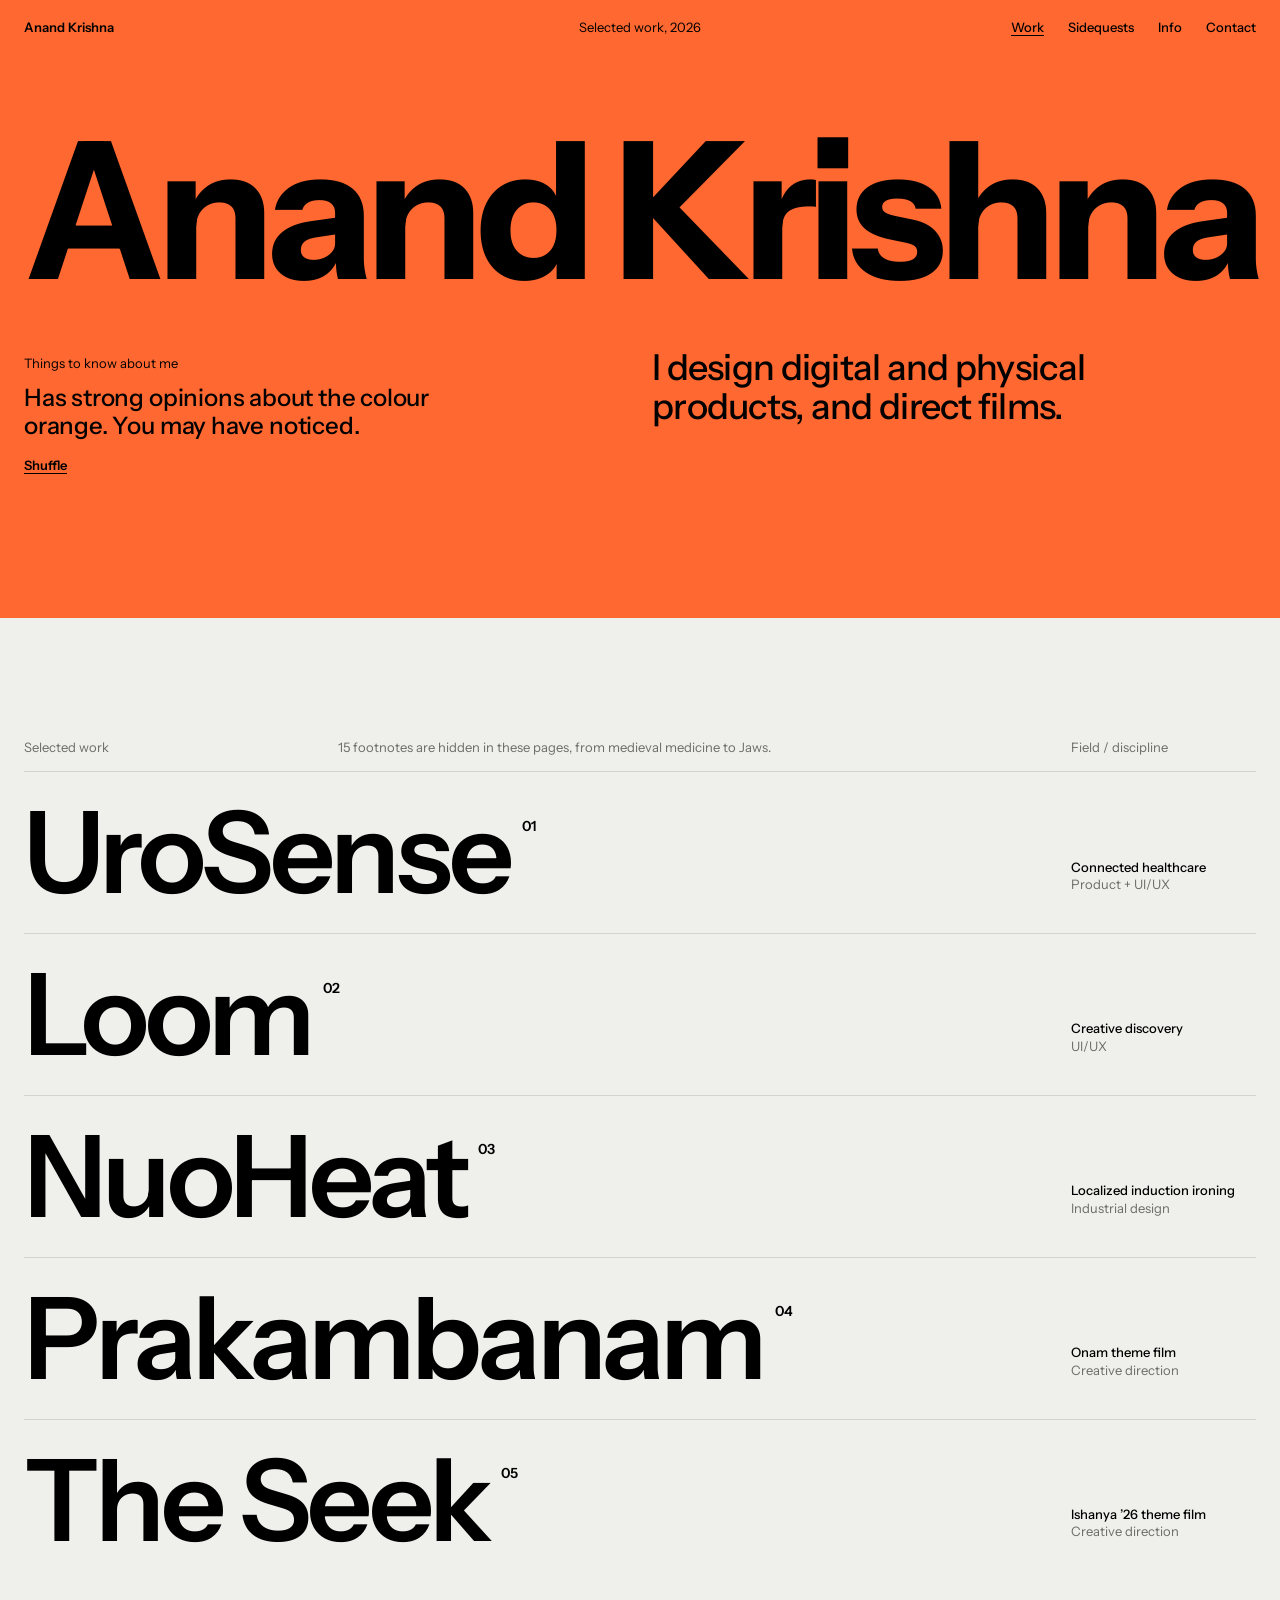
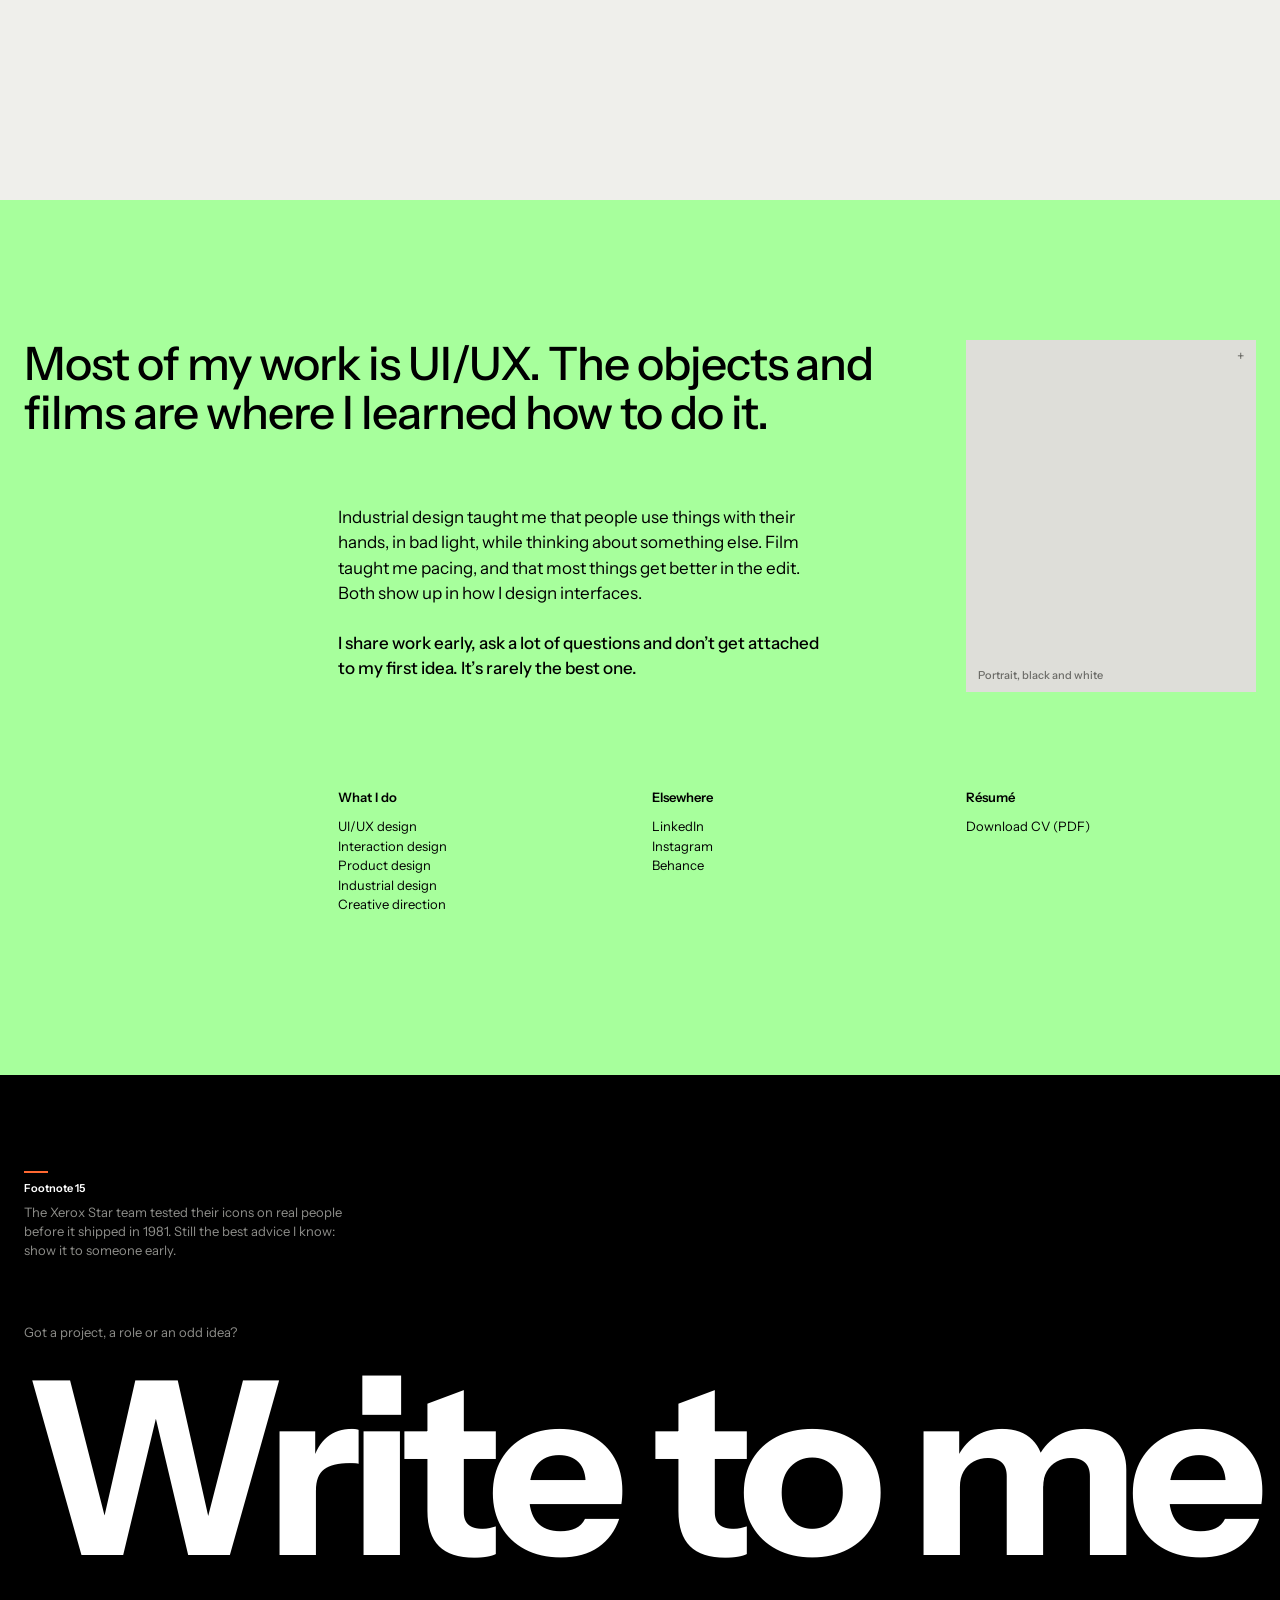
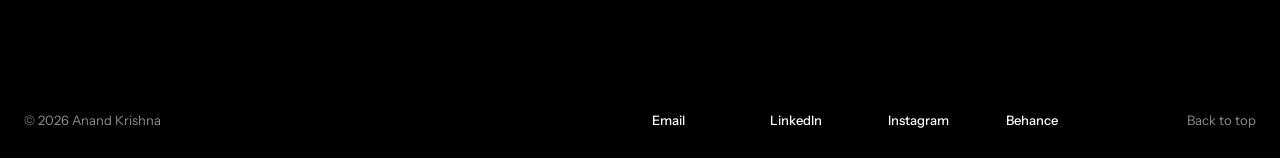
==== index.html @ cbd625f3 "Add files via upload" ====
<!doctype html>
<html lang="en">
<head>
  <meta charset="utf-8">
  <meta name="viewport" content="width=device-width, initial-scale=1">
  <title>Anand Krishna</title>
  <meta name="description" content="Anand Krishna designs digital and physical products, and directs films.">
  <meta name="theme-color" content="#FF6831">
  <link rel="preconnect" href="https://fonts.googleapis.com">
  <link rel="preconnect" href="https://fonts.gstatic.com" crossorigin>
  <link rel="stylesheet" href="https://fonts.googleapis.com/css2?family=Instrument+Sans:wght@400..700&display=swap">
  <link rel="stylesheet" href="assets/css/style.css">
</head>
<body class="t-paper" id="top">
  <a class="skip" href="#work">Skip to work</a>

  <header class="hero t-orange">
    <div data-nav></div>
    <div class="wrap">
      <h1 class="hero__name" data-fit="fill"><span class="l">Anand</span> <span class="l">Krishna</span></h1>
      <div class="hero__row grid">
        <p class="hero__intro">I design digital and physical products, and direct films.</p>
        <div class="facts">
          <p class="facts__label">Things to know about me</p>
          <div class="facts__win"><p class="facts__line" data-fact aria-live="polite"></p></div>
          <button class="facts__btn" type="button" data-shuffle>Shuffle</button>
        </div>
      </div>
    </div>
  </header>

  <main>
    <section class="index wrap" id="work" aria-labelledby="work-h">
      <div class="index__head grid">
        <h2 class="index__h" id="work-h">Selected work</h2>
        <p class="index__hook" data-index-hook></p>
        <p class="index__fd">Field / discipline</p>
      </div>
      <ol class="index__list" data-index></ol>
    </section>

    <section class="about t-green" id="info" aria-label="About">
      <div class="wrap grid">
        <h2 class="about__head">Most of my work is UI/UX. The objects and films are where I learned how to do it.</h2>
        <div class="about__portrait"><div class="ph" role="img" aria-label="Portrait" style="aspect-ratio:330/400"><span class="ph__cap">Portrait, black and white</span><span class="ph__mark" aria-hidden="true">+</span></div></div>
        <div class="about__body">
          <p>Industrial design taught me that people use things with their hands, in bad light, while thinking about something else. Film taught me pacing, and that most things get better in the edit. Both show up in how I design interfaces.</p>
          <p>I share work early, ask a lot of questions and don’t get attached to my first idea. It’s rarely the best one.</p>
        </div>
        <div class="about__col about__col--1"><h3>What I do</h3><p>UI/UX design<br>Interaction design<br>Product design<br>Industrial design<br>Creative direction</p></div>
        <div class="about__col about__col--2"><h3>Elsewhere</h3><p><a href="#">LinkedIn</a><br><a href="#">Instagram</a><br><a href="#">Behance</a></p></div>
        <div class="about__col about__col--3"><h3>Résumé</h3><p><a href="#">Download CV (PDF)</a></p></div>
      </div>
    </section>
  </main>

  <div data-footer></div>

  <script type="module" src="assets/js/home.js"></script>
</body>
</html>
---- assets/css/style.css ----
/* Anand Krishna, portfolio */

@view-transition { navigation: auto; }

:root {
  --ink: #000;
  --paper: #EFEFEB;
  --white: #FFF;
  --accent: #2B2BFF;
  --orange: #FF6831;
  --green: #A7FF9C;
  --pad: 24px;
  --gap: 24px;
  --font: 'Instrument Sans', 'Helvetica Neue', Arial, sans-serif;
  --ease: cubic-bezier(.2, .7, .2, 1);
}

/* Themes set every semantic colour, so nested sections never inherit the wrong one. */
.t-paper, .t-white, .t-orange, .t-green { --fg: #000; --mute: #6B6B67; --line: #D4D4CF; --slot: #DEDED9; --cap: #6B6B67; color: var(--fg); }
.t-paper { --bg: var(--paper); background: var(--bg); }
.t-white { --bg: var(--white); background: var(--bg); }
.t-orange { --bg: var(--orange); --mute: #000; background: var(--bg); }
.t-green { --bg: var(--green); --mute: #000; background: var(--bg); }
.t-ink { --bg: #000; --fg: #FFF; --mute: #8E8E8A; --line: #2A2A2A; --slot: #1A1A1A; --cap: #8E8E8A; background: var(--bg); color: var(--fg); }
.t-accent { --bg: var(--accent); --fg: #FFF; --mute: #EFEFEB; --line: rgba(255,255,255,.45); --slot: #1A1A1A; --cap: #8E8E8A; background: var(--bg); color: var(--fg); }

*, *::before, *::after { box-sizing: border-box; }
html { -webkit-text-size-adjust: 100%; scroll-behavior: smooth; }
@media (prefers-reduced-motion: reduce) { html { scroll-behavior: auto; } }
body { margin: 0; font-family: var(--font); font-size: 17px; line-height: 1.5; -webkit-font-smoothing: antialiased; text-rendering: optimizeLegibility; }
h1, h2, h3, p, figure, dl, dd, ul, ol { margin: 0; padding: 0; }
ul, ol { list-style: none; }
a { color: inherit; text-decoration: none; }
button { font: inherit; color: inherit; background: none; border: 0; padding: 0; cursor: pointer; }
:focus-visible { outline: 2px solid var(--accent); outline-offset: 3px; }
.t-accent :focus-visible { outline-color: #fff; }
.mute { color: var(--mute); }
.skip { position: absolute; left: -9999px; top: 8px; z-index: 100; background: #fff; color: #000; padding: 8px 12px; }
.skip:focus { left: 16px; }

.wrap { padding-inline: var(--pad); }
.grid { display: grid; grid-template-columns: repeat(12, minmax(0, 1fr)); column-gap: var(--gap); }

/* ---------- placeholder ---------- */
.ph { position: relative; width: 100%; background: var(--slot); }
.ph__cap { position: absolute; left: 12px; bottom: 10px; right: 28px; font-size: 11px; font-weight: 500; line-height: 1.3; color: var(--cap); }
.ph__mark { position: absolute; right: 12px; top: 6px; font-size: 14px; color: var(--cap); }

/* ---------- nav ---------- */
.nav { position: relative; display: flex; align-items: center; justify-content: space-between; padding: 20px var(--pad); font-size: 13px; line-height: 1.2; z-index: 5; }
.nav__name { font-weight: 600; }
.nav__ctx { position: absolute; left: 50%; transform: translateX(-50%); color: var(--mute); white-space: nowrap; }
.nav__links { display: flex; gap: 24px; font-weight: 500; }
.nav__links a, .footer__links a, .about__col a { text-underline-offset: 3px; }
.nav__links a:hover, .nav__links a[aria-current="page"], .footer__links a:hover, .about__col a:hover { text-decoration: underline; }
.nav__menu { display: none; font-size: 13px; font-weight: 500; padding: 14px 12px; margin: -14px -12px; }

/* ---------- hero ---------- */
.hero { padding-bottom: 140px; }
.hero__name { display: inline-block; white-space: nowrap; font-size: 180px; font-weight: 700; letter-spacing: -.045em; line-height: .86; margin-top: 72px; }
.hero__name .l { display: inline; }
.hero__row { margin-top: 56px; align-items: start; }
.hero__intro { grid-column: 7 / span 6; grid-row: 1; font-size: clamp(24px, 2.8vw, 40px); font-weight: 500; letter-spacing: -.02em; line-height: 1.08; max-width: 15em; }
.facts { grid-column: 1 / span 5; grid-row: 1; padding-top: 6px; }
.facts__label { font-size: 13px; }
.facts__win { overflow: hidden; margin: 10px 0 12px; min-height: 2.36em; font-size: 24px; }
.facts__line { font-size: 24px; font-weight: 500; letter-spacing: -.008em; line-height: 1.18; max-width: 19em; }
.facts__btn { font-size: 13px; font-weight: 600; text-decoration: underline; text-underline-offset: 3px; padding: 14px 0; margin: -14px 0; }
.facts__btn:disabled { cursor: default; }

/* ---------- index ---------- */
.index { padding-top: 120px; padding-bottom: 220px; }
.index__head { font-size: 13px; color: var(--mute); padding-bottom: 14px; border-bottom: 1px solid var(--line); }
.index__h { font-size: inherit; font-weight: 400; grid-column: 1 / span 3; }
.index__hook { grid-column: 4 / span 6; }
.index__fd { grid-column: 11 / span 2; }
.row { border-bottom: 1px solid var(--line); }
.row:last-child { border-bottom: 0; }
.row a { display: grid; grid-template-columns: repeat(12, minmax(0, 1fr)); column-gap: var(--gap); align-items: end; padding: 28px 0; }
.row__title { grid-column: 1 / span 10; display: flex; align-items: flex-start; gap: 12px; }
.row__t { font-size: clamp(52px, 8.9vw, 160px); font-weight: 600; letter-spacing: -.04em; line-height: .92; }
.row__num { font-size: 14px; font-weight: 600; margin-top: 1.1em; }
.row__meta { grid-column: 11 / span 2; display: flex; flex-direction: column; font-size: 13px; line-height: 1.35; padding-bottom: .9vw; }
.row__field { font-weight: 500; }
.row__disc { color: var(--mute); }
.row__inline { display: none; }
.row__t, .row__num, .row__field, .row__disc { transition: color 100ms ease-out; }
.index__list.is-hovering :is(.row__t, .row__num, .row__field, .row__disc) { transition-duration: 160ms; }
.index__list.is-hovering .row:not(.is-active) :is(.row__t, .row__num, .row__field, .row__disc) { color: var(--line); }
.row.is-active :is(.row__t, .row__num) { color: var(--accent); }
.has-cursor .row a, .has-cursor .sql button { cursor: none; }

/* floating preview + cursor */
.pv { position: fixed; left: 0; top: 0; width: clamp(200px, 23.6vw, 340px); aspect-ratio: 34 / 43; pointer-events: none; z-index: 40; opacity: 0; transition: opacity 160ms ease-out; will-change: transform; }
.pv.is-on { opacity: 1; }
.pv--fixed { left: auto; right: 22%; top: 50%; transform: translateY(-50%); }
.pv__f { position: absolute; inset: 0; background: #1A1A1A; opacity: 0; }
.pv__f.on { opacity: 1; }
.pv__f .ph__cap { color: #8E8E8A; }
.cur { position: fixed; left: 0; top: 0; z-index: 41; pointer-events: none; opacity: 0; transition: opacity 120ms; }
.cur.is-on { opacity: 1; }
.cur__dot { position: absolute; left: -7px; top: -7px; width: 14px; height: 14px; border-radius: 50%; background: var(--accent); }
.cur__label { position: absolute; left: 14px; top: 12px; white-space: nowrap; background: var(--accent); color: #fff; font-size: 12px; font-weight: 500; line-height: 1; padding: 6px 10px; border-radius: 20px; }

/* ---------- about ---------- */
.about { padding: 140px 0 160px; }
.about__head { grid-column: 1 / span 9; grid-row: 1; font-size: clamp(30px, 3.6vw, 52px); font-weight: 500; letter-spacing: -.022em; line-height: 1.06; }
.about__portrait { grid-column: 10 / span 3; grid-row: 1 / span 2; }
.about__body { grid-column: 4 / span 5; grid-row: 2; margin-top: 56px; }
.about__body p + p { margin-top: 24px; font-weight: 500; }
.about__col { grid-row: 3; margin-top: 96px; font-size: 13px; line-height: 1.5; }
.about__col h3 { font-size: 13px; font-weight: 600; margin-bottom: 10px; }
.about__col--1 { grid-column: 4 / span 3; }
.about__col--2 { grid-column: 7 / span 3; }
.about__col--3 { grid-column: 10 / span 3; }

/* ---------- footnotes ---------- */
.fn { font-size: 13px; line-height: 1.45; max-width: 220px; }
.fn__mark { display: block; width: 24px; height: 2px; background: var(--orange); transform: scaleX(0); transform-origin: left; transition: transform 240ms var(--ease); }
.fn.is-seen .fn__mark { transform: scaleX(1); }
.fn__label { display: block; font-size: 11px; font-weight: 600; margin: 8px 0 6px; }
.fn__text { color: var(--mute); }
@media (prefers-reduced-motion: reduce) { .fn__mark { transform: none; transition: none; } }

/* ---------- footer ---------- */
.footer { padding: 96px 0 28px; }
.footer__note .fn { max-width: 330px; }
.footer__q { margin-top: 64px; font-size: 13px; color: var(--mute); min-height: 1.4em; }
.footer__cta { display: block; width: 100%; text-align: left; margin-top: 24px; transition: color 160ms ease-out; }
.footer__cta > span { display: inline-block; white-space: nowrap; font-size: 200px; font-weight: 700; letter-spacing: -.045em; line-height: .84; }
.footer__cta .l { display: inline; }
.footer__cta:hover, .footer__cta:focus-visible { color: var(--orange); }
.footer__bottom { margin-top: 140px; font-size: 13px; align-items: baseline; }
.footer__copy { grid-column: 1 / span 4; color: var(--mute); }
.footer__links { grid-column: 7 / span 5; display: flex; gap: 24px; font-weight: 500; flex-wrap: wrap; }
.footer__links a { min-width: 94px; }
.footer__top { grid-column: 12; color: var(--mute); justify-self: end; }
.footer__top:hover { color: var(--fg); }

/* ---------- case study ---------- */
.ctitle { padding-top: 88px; padding-bottom: 96px; }
.ctitle__h { display: flex; align-items: flex-start; gap: 12px; font-weight: inherit; }
.ctitle__t { display: inline-block; white-space: nowrap; font-size: clamp(64px, 13.8vw, 240px); font-weight: 600; letter-spacing: -.04em; line-height: .92; }
.sup { font-size: 15px; font-weight: 600; margin-top: 1.4vw; }
.ctitle__row { margin-top: 48px; align-items: start; }
.ctitle__sum { grid-column: 1 / span 7; font-size: clamp(20px, 2vw, 28px); font-weight: 500; letter-spacing: -.01em; line-height: 1.18; }
.ctitle__meta { grid-column: 9 / span 4; display: grid; grid-template-columns: 1fr 1fr; gap: 24px var(--gap); font-size: 13px; line-height: 1.4; }
.ctitle__meta dt { color: var(--mute); margin-bottom: 4px; }
.ctitle__meta dd { font-weight: 500; }
.ctitle__play { display: flex; gap: 24px; margin-top: 40px; font-size: 15px; font-weight: 600; }
.ctitle__play .mute { font-weight: 400; }
.ctitle--after { padding-top: 64px; padding-bottom: 200px; }
.ohero { position: relative; }
.ohero .ph { min-height: 70vh; }
.ohero__title { position: absolute; left: 0; right: 0; bottom: 40px; color: #fff; }
.ohero__title h1 { font-weight: inherit; }
.ohero__title .ctitle__t { font-size: 300px; letter-spacing: -.05em; line-height: .8; }
.ohero__title .sup { display: block; margin: 0 0 16px; }

.chero { padding-bottom: 180px; }
.chero--band { padding: 120px 0; margin-bottom: 220px; }
.chapter { padding-bottom: 220px; }
.chapter--band { padding: 140px 0; margin-bottom: 220px; }
.chapter--band + .next, .chapter:last-of-type { margin-bottom: 0; }
.ch-grid { row-gap: 56px; align-items: start; }
.ch-aside { grid-column: 1 / span 3; grid-row: 1; font-size: 13px; line-height: 1.5; }
.ch-n { font-weight: 600; }
.ch-l { font-size: 13px; font-weight: 400; color: var(--mute); }
.ch-aside .fn { margin-top: 40px; }
.blk { grid-row: var(--r); grid-column: var(--c, 1) / span var(--s, 12); }
.blk.sub { grid-column: 1 / -1; display: grid; grid-template-columns: repeat(12, minmax(0, 1fr)); column-gap: var(--gap); align-items: start; }
.st { font-size: clamp(26px, calc(var(--fs) / 1440 * 100vw), calc(var(--fs) * 1px)); font-weight: 500; letter-spacing: -.015em; line-height: 1.12; }
.para { font-size: 17px; line-height: 1.5; max-width: 34em; }
.it { grid-column: var(--c) / span var(--s); margin-top: calc(var(--dy) / 1440 * 100vw); }
figcaption { margin-top: 12px; font-size: 13px; line-height: 1.4; color: var(--mute); white-space: pre-wrap; }
.blk.full { grid-column: 1 / -1; margin-inline: calc(var(--pad) * -1); }
.col { grid-column: var(--c) / span var(--s); }
.col h3 { font-size: 20px; font-weight: 600; letter-spacing: -.005em; line-height: 1.2; }
.col p { margin-top: 10px; font-size: 15px; color: var(--mute); }
.list__row { display: grid; grid-template-columns: repeat(9, minmax(0, 1fr)); column-gap: var(--gap); border-top: 1px solid var(--line); padding: 16px 0 20px; font-size: 15px; line-height: 1.5; }
.list dt { grid-column: 1 / span 3; font-weight: 600; }
.list dd { grid-column: 4 / span 5; color: var(--mute); }
.sw { grid-column: var(--c) / span 2; }
.sw span { display: block; aspect-ratio: 1; }

.next { padding: 120px 0 28px; }
.next__label { font-size: 13px; color: var(--mute); }
.next__row { margin-top: 24px; align-items: start; }
.next__link { grid-column: 1 / span 8; display: flex; align-items: flex-start; gap: 12px; transition: color 160ms ease-out; }
.next__link:hover { color: var(--accent); }
.t-ink .next__link:hover { color: var(--orange); }
.next__t { display: inline-block; white-space: nowrap; font-size: clamp(56px, 10.6vw, 200px); font-weight: 600; letter-spacing: -.04em; line-height: .92; }
.next__img { grid-column: 10 / span 3; }

/* ---------- sidequests ---------- */
.sq-bar { display: flex; justify-content: space-between; align-items: baseline; margin-top: 64px; padding-bottom: 14px; border-bottom: 1px solid var(--line); }
.sq-filters { display: flex; gap: 28px; flex-wrap: wrap; }
.flt, .sq-views button { font-size: 15px; font-weight: 500; color: var(--mute); padding: 10px 0; margin: -10px 0; }
.flt sup { font-size: 11px; font-weight: 600; margin-left: 3px; }
.flt[aria-pressed="true"], .sq-views button[aria-pressed="true"] { color: var(--fg); font-weight: 600; text-decoration: underline; text-underline-offset: 4px; }
.flt:hover, .sq-views button:hover { color: var(--fg); }
.sq-views { display: flex; gap: 20px; }
.ctitle:has(.sq-bar) { padding-bottom: 72px; }
.sq-wrap { padding-bottom: 160px; }
.sq-grid { display: grid; grid-template-columns: repeat(12, minmax(0, 1fr)); column-gap: var(--gap); row-gap: 64px; grid-auto-flow: row dense; align-items: start; }
.sq { grid-column: span var(--s); }
.sq__btn { display: block; width: 100%; text-align: left; }
.sq__meta { display: flex; justify-content: space-between; gap: 12px; margin-top: 12px; font-size: 14px; }
.sq__t { font-weight: 600; transition: color 160ms ease-out; }
.sq__c { font-size: 13px; color: var(--mute); }
.sq__btn .ph { transition: transform 240ms var(--ease); }
.sq__btn:hover .sq__t { color: var(--accent); }
.sq__btn:hover .ph { transform: translateY(-4px); }
.sql__head, .sql button { display: grid; grid-template-columns: 6fr 3fr 3fr; column-gap: var(--gap); width: 100%; text-align: left; align-items: baseline; }
.sql__head { font-size: 13px; color: var(--mute); padding-bottom: 12px; }
.sql button { border-top: 1px solid var(--line); padding: 14px 0; font-size: 15px; color: var(--mute); }
.sql:last-child button { border-bottom: 1px solid var(--line); }
.sql__t { font-size: clamp(22px, 2.2vw, 32px); font-weight: 500; letter-spacing: -.012em; line-height: 1.2; color: var(--fg); }
.sql button > span { transition: color 120ms ease-out; }
.sql.is-active button > span { color: var(--accent); }
[hidden] { display: none !important; }

.sqd, .menu { border: 0; padding: 0; max-width: none; max-height: none; }
.sqd { width: min(1040px, calc(100vw - 48px)); max-height: calc(100vh - 48px); background: var(--paper); color: #000; --slot: #DEDED9; --cap: #6B6B67; --mute: #6B6B67; padding: 32px; overflow: auto; }
.sqd::backdrop { background: rgba(0, 0, 0, .55); }
.sqd__close { position: sticky; top: 0; float: right; font-size: 13px; font-weight: 600; text-decoration: underline; text-underline-offset: 3px; padding: 12px; margin: -12px; }
.sqd__meta { display: flex; gap: 16px; font-size: 13px; font-weight: 500; }
.sqd__t { margin-top: 12px; font-size: clamp(36px, 5vw, 72px); font-weight: 600; letter-spacing: -.035em; line-height: .95; }
.sqd__p { margin-top: 24px; max-width: 34em; }
.sqd__imgs { display: grid; grid-template-columns: 1fr 1fr; gap: 16px; margin-top: 32px; }
.sqd__imgs .ph:first-child { grid-column: 1 / -1; }

/* ---------- mobile menu ---------- */
.menu { width: 100vw; height: 100dvh; margin: 0; inset: 0; padding: 18px 16px 24px; }
.menu[open] { display: flex; flex-direction: column; }
.menu::backdrop { background: #000; }
.menu__top { display: flex; justify-content: space-between; font-size: 13px; }
.menu__close { font-size: 13px; font-weight: 500; padding: 14px 12px; margin: -14px -12px; }
.menu__list { margin-top: 96px; }
.menu__list a { display: inline-block; font-size: 56px; font-weight: 600; letter-spacing: -.03em; line-height: 1.1; }
.menu__list a.is-current { color: var(--orange); }
.menu__list sup { font-size: 12px; font-weight: 600; margin-left: 6px; vertical-align: top; position: relative; top: .8em; }
.menu__foot { margin-top: auto; font-size: 12px; }
.menu__links { display: flex; gap: 18px; margin-top: 12px; font-size: 13px; font-weight: 500; }

/* ---------- tablet ---------- */
@media (max-width: 1023px) {
  .row__title { grid-column: 1 / span 9; }
  .row__meta { grid-column: 10 / span 3; }
  .ctitle__sum { grid-column: 1 / span 12; }
  .ctitle__meta { grid-column: 1 / span 12; grid-template-columns: repeat(4, 1fr); margin-top: 40px; }
}

/* ---------- mobile ---------- */
@media (max-width: 767px) {
  :root { --pad: 16px; --gap: 12px; }
  .nav { padding: 18px var(--pad); }
  .nav__ctx, .nav__links { display: none; }
  .nav__menu { display: block; }

  .hero { padding-bottom: 56px; }
  .hero__name { margin-top: 64px; }
  .hero__name .l { display: block; }
  .hero__row { display: block; margin-top: 32px; }
  .hero__intro { font-size: 24px; max-width: 13em; }
  .facts { margin-top: 40px; }
  .facts__win, .facts__line { font-size: 18px; }

  .index { padding-top: 64px; padding-bottom: 64px; }
  .index__head { display: block; padding-bottom: 12px; }
  .index__hook { margin-top: 4px; }
  .index__fd { display: none; }
  .row a { display: block; padding: 28px 0; }
  .row__t { font-size: 12.6vw; }
  .row__num { margin-top: .6em; font-size: 12px; }
  .row__meta { margin-top: 8px; font-size: 12px; padding: 0; }

  .about { padding: 64px 0; }
  .about .grid { display: block; }
  .about__head { font-size: 28px; line-height: 1.1; }
  .about__body { margin-top: 24px; font-size: 15px; }
  .about__portrait { width: 48%; margin-top: 32px; float: left; }
  .about__col { margin: 32px 0 0 52%; font-size: 12px; }
  .about__col--2, .about__col--3 { margin-top: 20px; }
  .about::after { content: ''; display: block; clear: both; }

  .footer { padding: 56px 0 24px; }
  .footer__q { margin-top: 48px; }
  .footer__cta .l { display: block; }
  .footer__bottom { display: block; margin-top: 48px; }
  .footer__links { display: grid; grid-template-columns: 1fr 1fr; gap: 12px; }
  .footer__copy { display: block; margin-top: 28px; }
  .footer__copy { order: 2; }
  .footer__top { display: inline-block; margin-top: 12px; }

  .ctitle { padding-top: 64px; padding-bottom: 56px; }
  .ctitle__row { display: block; margin-top: 24px; }
  .ctitle__meta { grid-template-columns: 1fr 1fr; margin-top: 32px; }
  .sup { margin-top: 2vw; font-size: 12px; }
  .ohero .ph { min-height: 60vh; }
  .ohero__title { bottom: 20px; }
  .ctitle--after { padding-bottom: 96px; }
  .chero { padding-bottom: 96px; }
  .chero--band, .chapter--band { padding: 64px 0; margin-bottom: 96px; }
  .chapter { padding-bottom: 96px; }
  .ch-grid { display: flex; flex-direction: column; gap: 32px; }
  .ch-aside .fn { margin-top: 20px; max-width: none; }
  .blk.sub { grid-template-columns: 1fr 1fr; row-gap: 24px; }
  .it, .col { grid-column: 1 / -1; margin-top: 0; }
  .it--sm { grid-column: span 1; }
  .sw { grid-column: span 1; }
  .st { font-size: 24px; }
  .para, .col p, .list__row { font-size: 15px; }
  .list__row { grid-template-columns: 1fr; }
  .list dt, .list dd { grid-column: 1; }
  .next { padding-top: 64px; }
  .next__row { display: block; }
  .next__img { display: block; margin-top: 24px; width: 60%; }

  .sq-bar { display: block; margin-top: 32px; }
  .sq-filters { flex-wrap: nowrap; overflow-x: auto; gap: 20px; scrollbar-width: none; }
  .sq-views { margin-top: 20px; }
  .sq-grid { grid-template-columns: 1fr 1fr; row-gap: 28px; }
  .sq { grid-column: span 1; }
  .sq[style*="--s:6"], .sq[style*="--s:4"] { grid-column: 1 / -1; }
  .sq__meta { display: block; font-size: 13px; }
  .sq__c { display: block; font-size: 12px; }
  .sql__head { display: none; }
  .sql button { grid-template-columns: 1fr; row-gap: 2px; font-size: 13px; }
  .sqd { padding: 20px; width: calc(100vw - 24px); }
}

/* touch devices: previews sit inline under each title */
@media (hover: none), (pointer: coarse) {
  .row__inline { display: block; grid-column: 1 / -1; margin-top: 16px; }
}
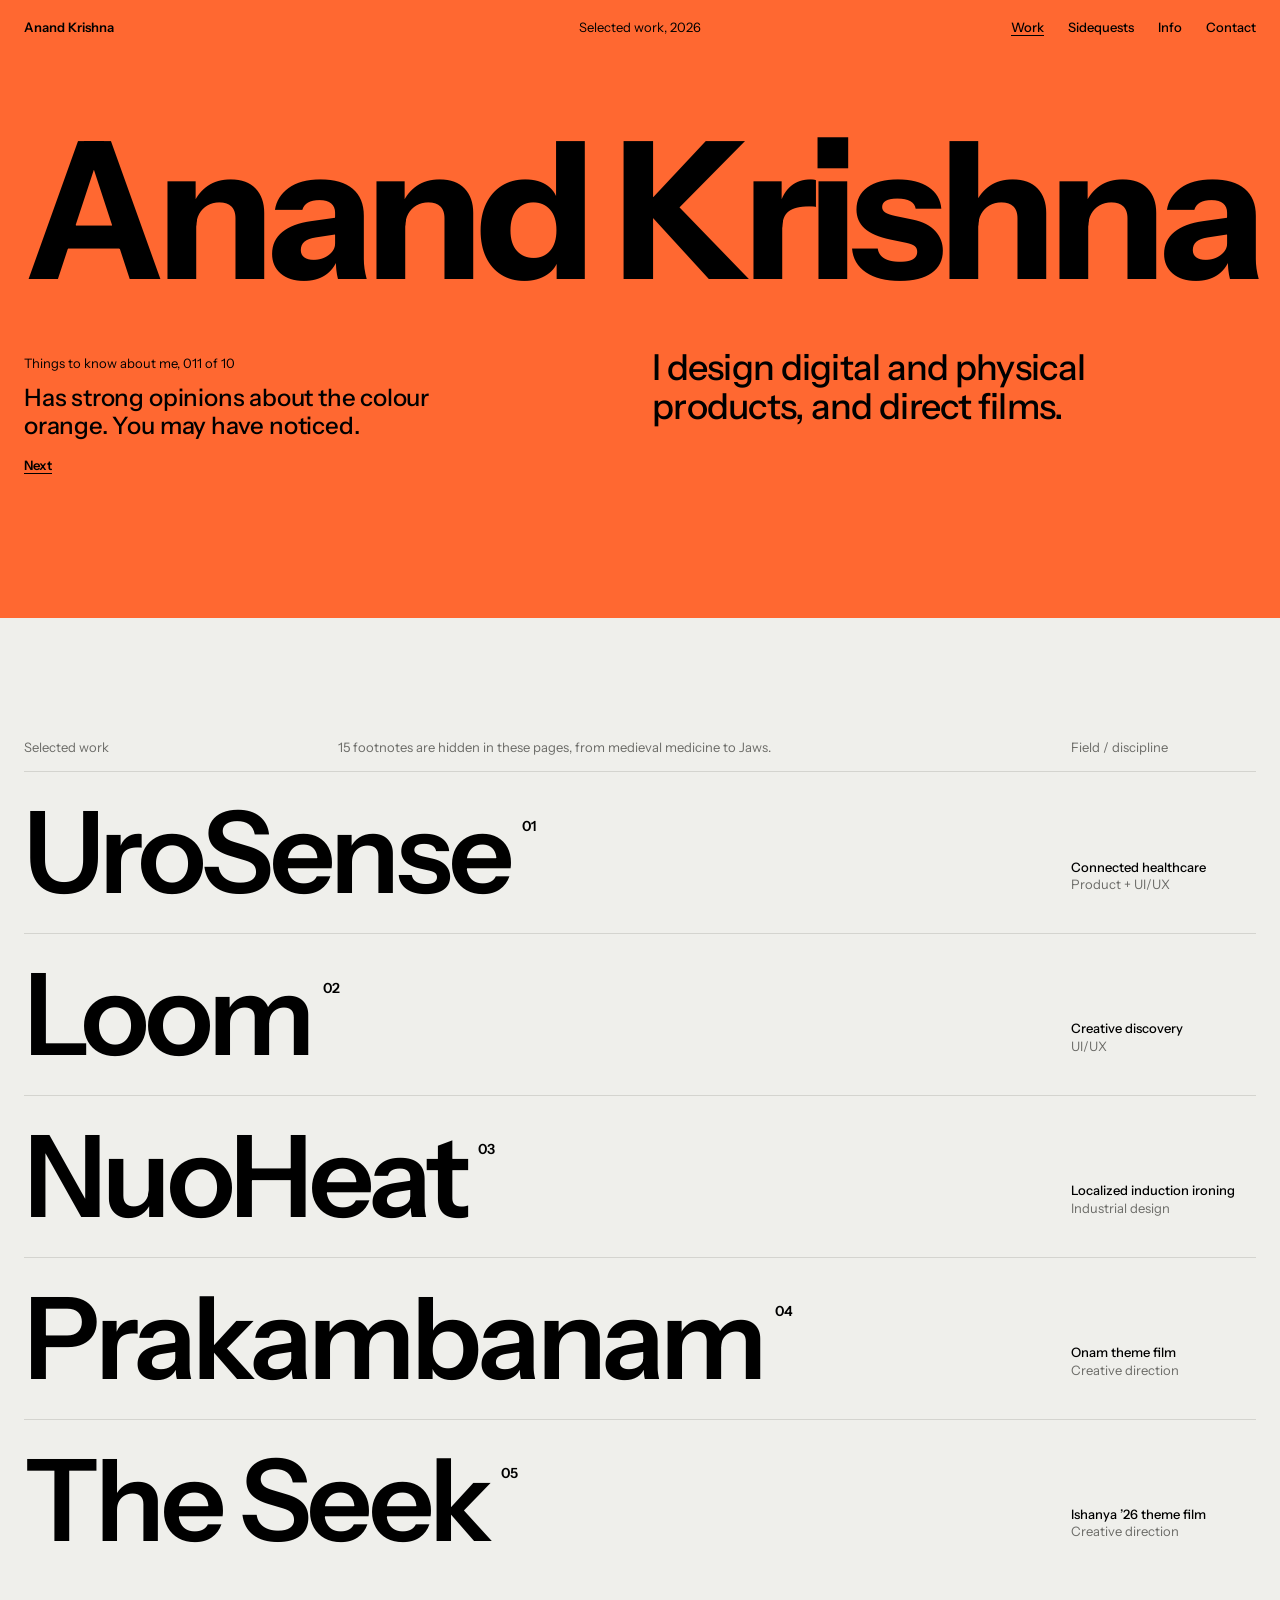
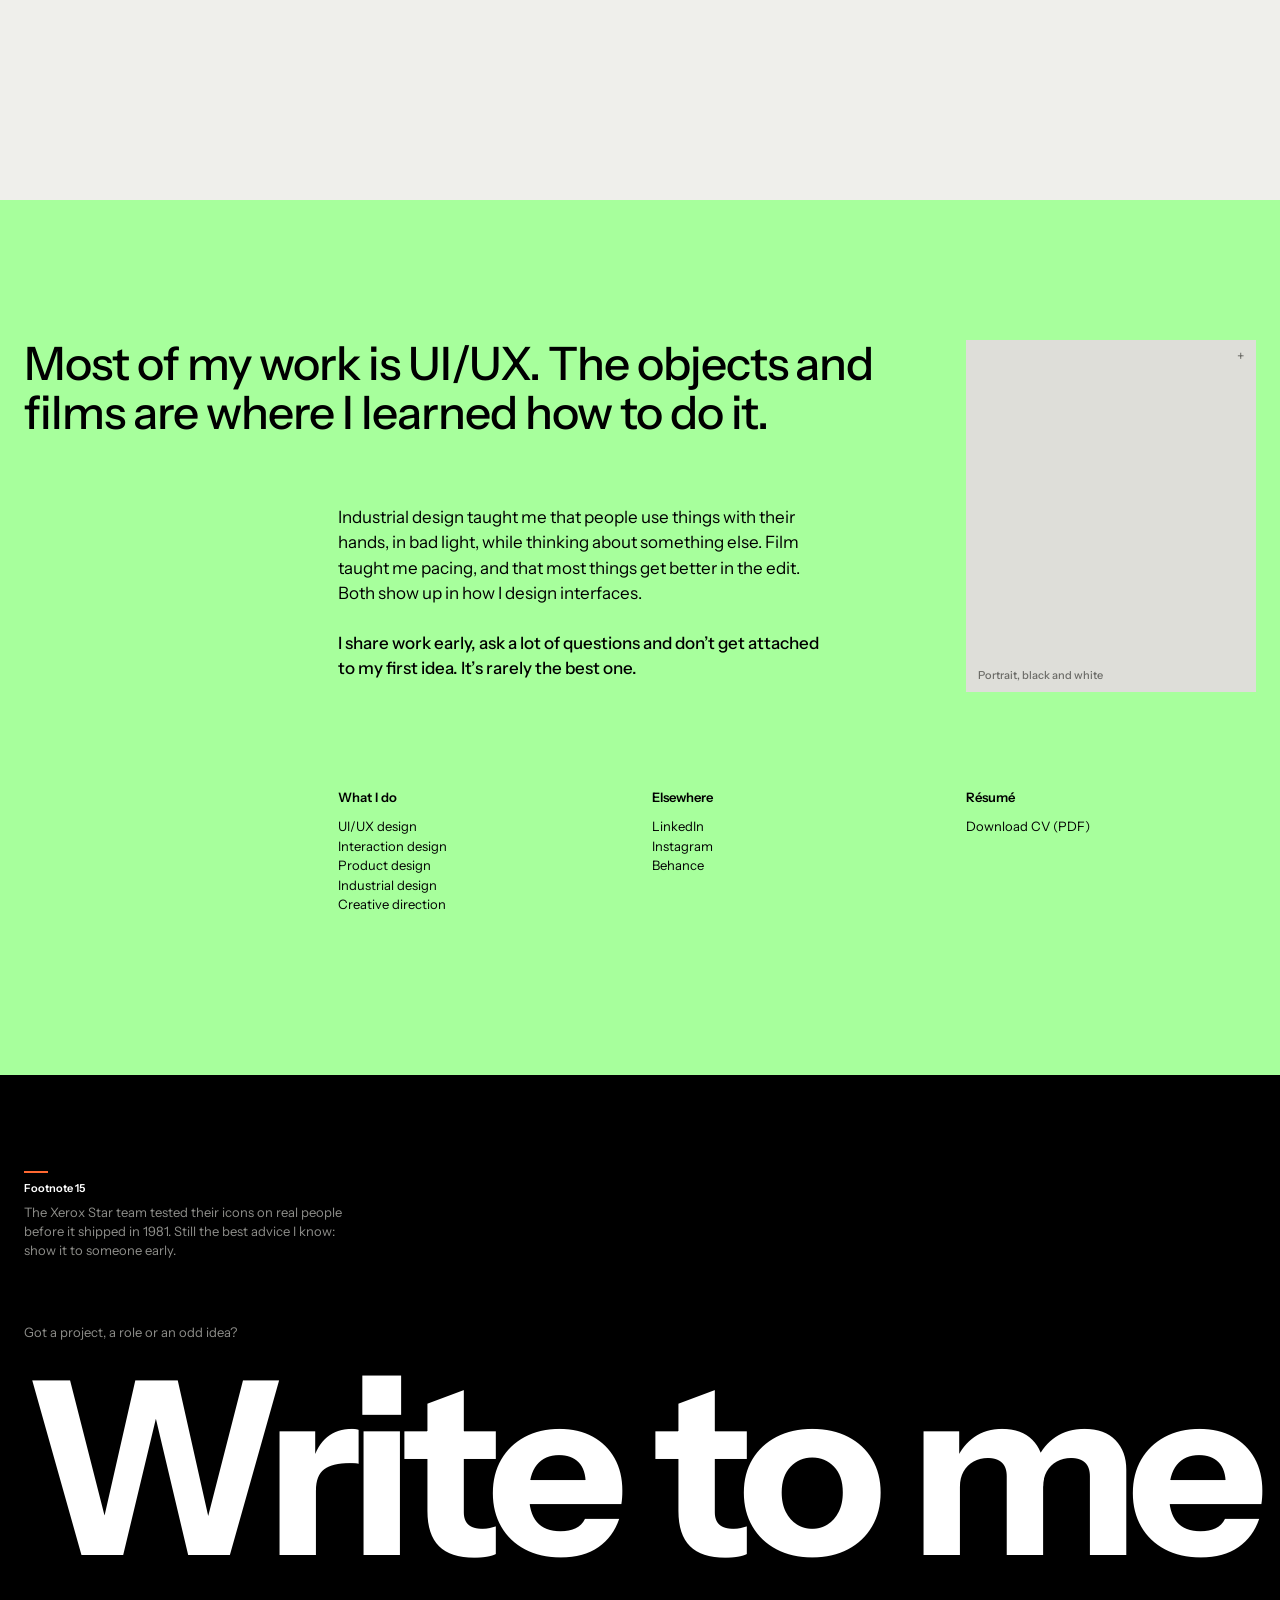
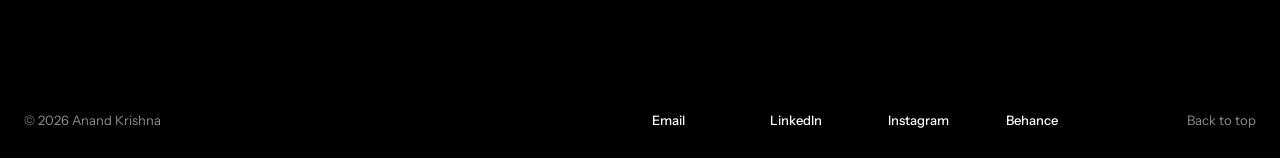
==== commit 9b82ef06: "Add files via upload" ====
--- a/index.html
+++ b/index.html
@@ -21,9 +21,9 @@
       <div class="hero__row grid">
         <p class="hero__intro">I design digital and physical products, and direct films.</p>
         <div class="facts">
-          <p class="facts__label">Things to know about me</p>
+          <p class="facts__label">Things to know about me, <span class="facts__num" aria-hidden="true"><span class="facts__d"><span data-digit>0</span></span><span class="facts__d"><span data-digit>1</span></span></span><span class="sr" data-fact-sr>1</span> of <span data-fact-total>10</span></p>
           <div class="facts__win"><p class="facts__line" data-fact aria-live="polite"></p></div>
-          <button class="facts__btn" type="button" data-shuffle>Shuffle</button>
+          <button class="facts__btn" type="button" data-shuffle>Next</button>
         </div>
       </div>
     </div>
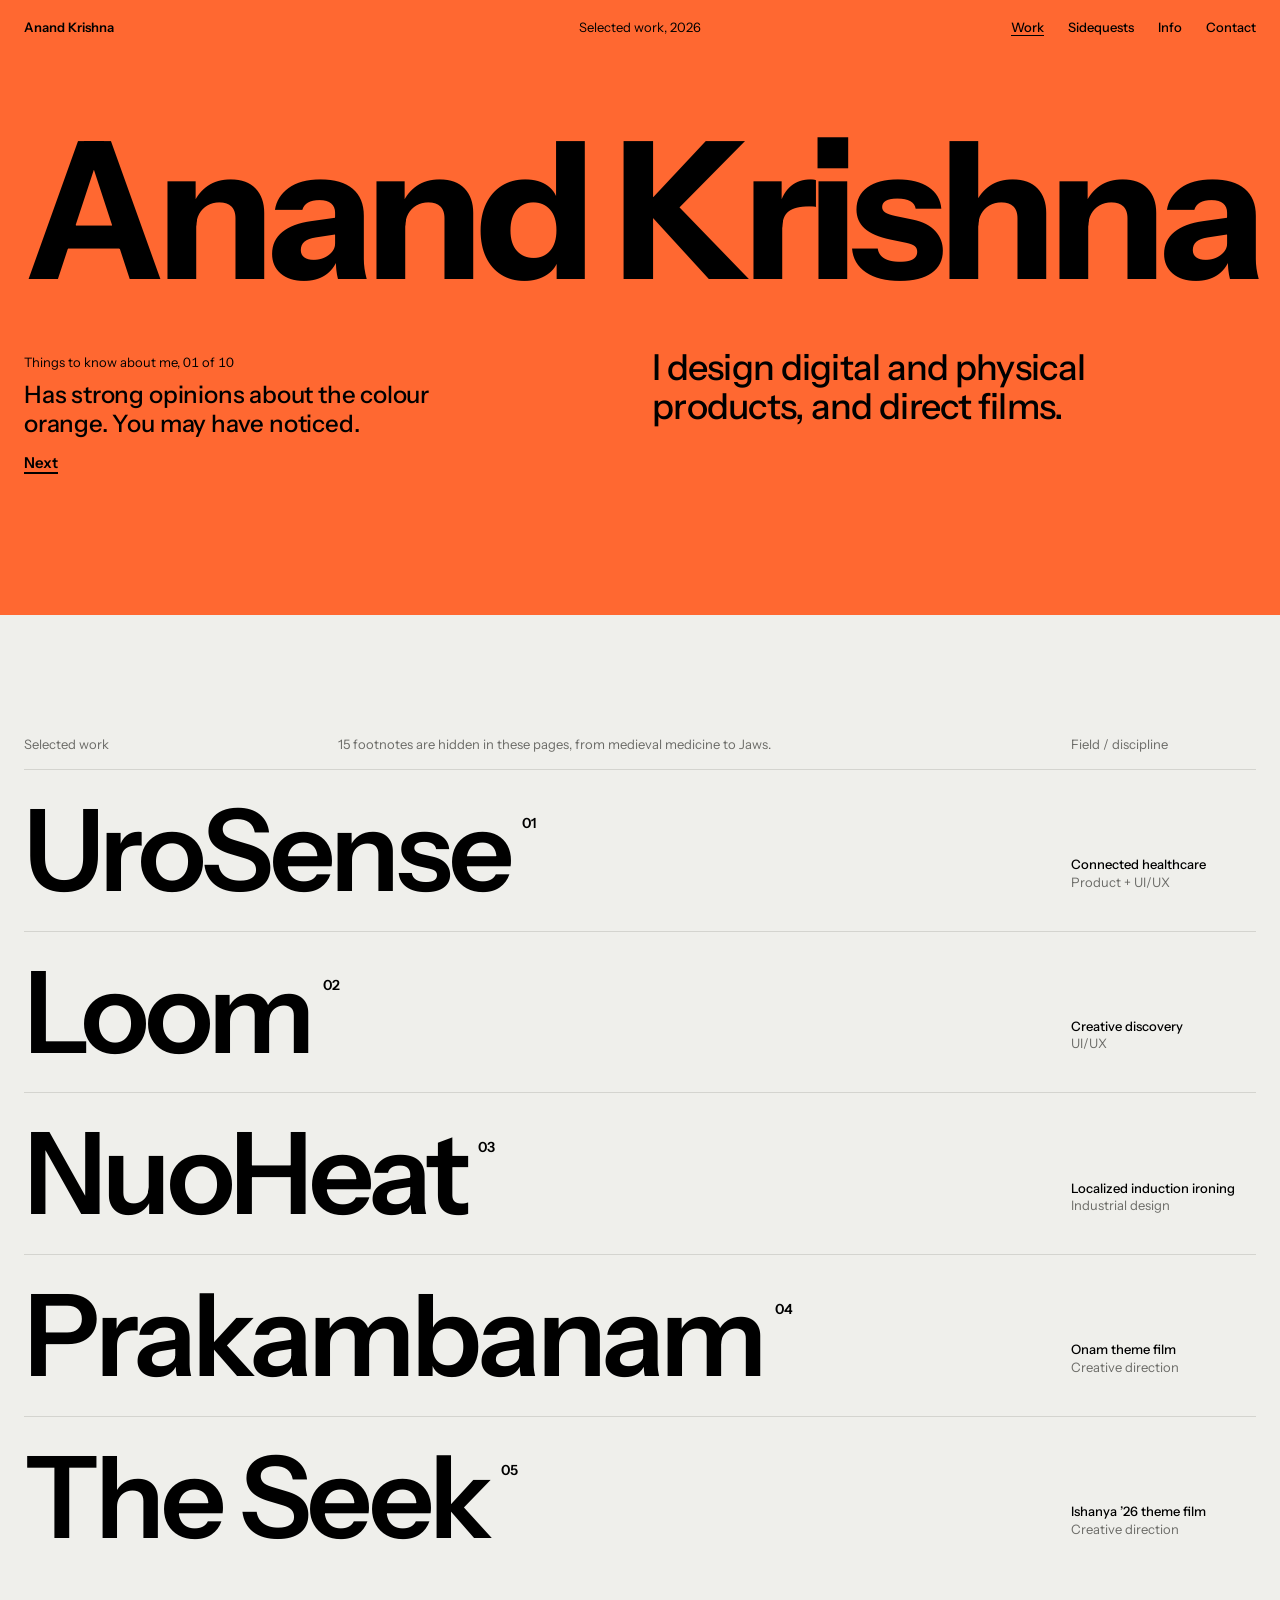
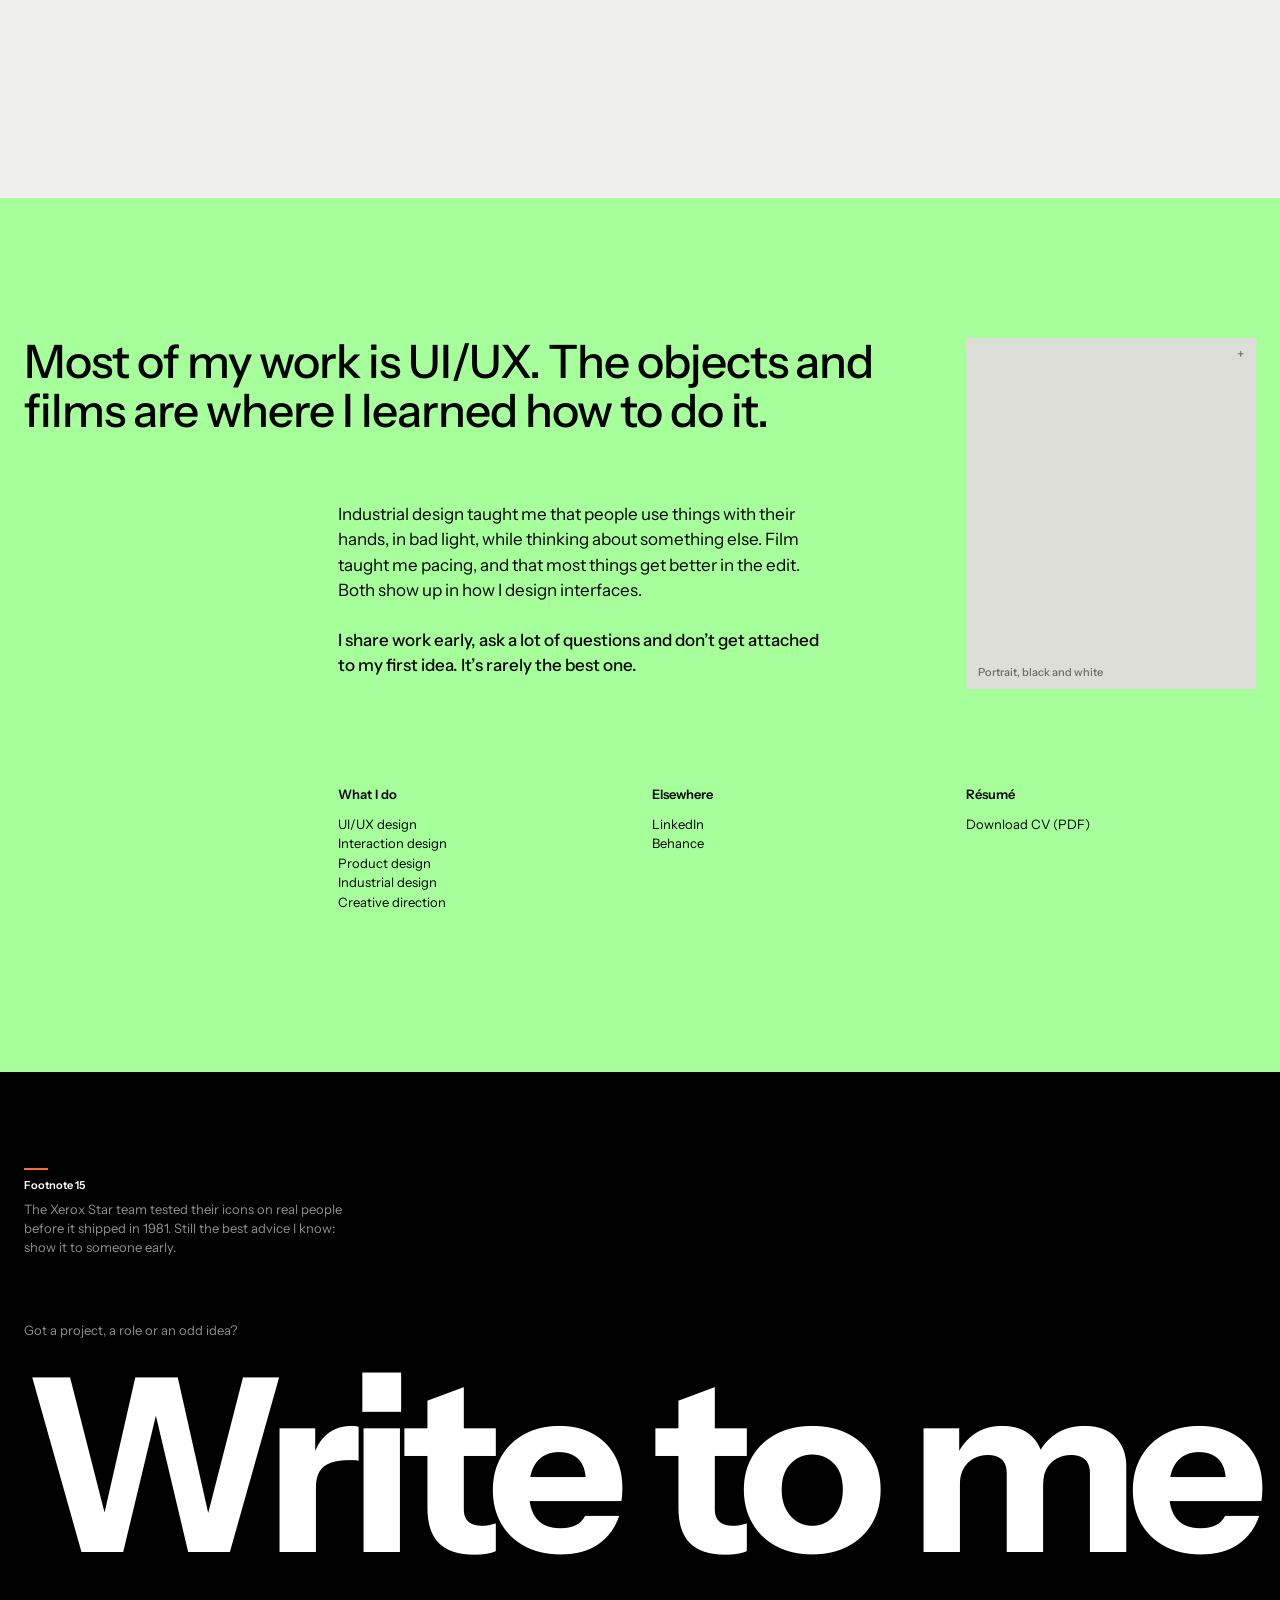
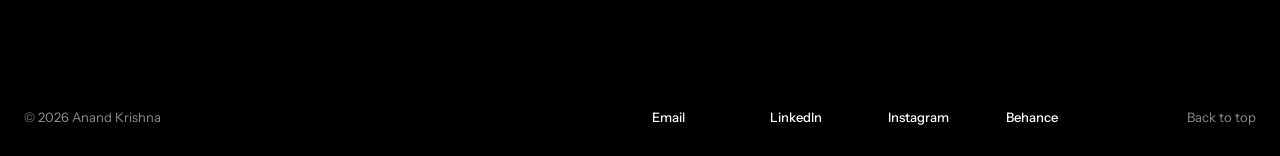
==== commit 58f2b4f3: "Add files via upload" ====
--- a/index.html
+++ b/index.html
@@ -10,6 +10,14 @@
   <link rel="preconnect" href="https://fonts.gstatic.com" crossorigin>
   <link rel="stylesheet" href="https://fonts.googleapis.com/css2?family=Instrument+Sans:wght@400..700&display=swap">
   <link rel="stylesheet" href="assets/css/style.css">
+  <script>
+    // Hold the hero back until the entrance animation starts (no flash of the final state).
+    // If scripts fail for any reason, it shows anyway after 2.5 s.
+    if (!matchMedia('(prefers-reduced-motion: reduce)').matches) {
+      document.documentElement.classList.add('intro');
+      setTimeout(function () { document.documentElement.classList.remove('intro'); }, 2500);
+    }
+  </script>
 </head>
 <body class="t-paper" id="top">
   <a class="skip" href="#work">Skip to work</a>
@@ -17,11 +25,11 @@
   <header class="hero t-orange">
     <div data-nav></div>
     <div class="wrap">
-      <h1 class="hero__name" data-fit="fill"><span class="l">Anand</span> <span class="l">Krishna</span></h1>
+      <h1 class="hero__name" data-fit="fill" aria-label="Anand Krishna"><span class="l">Anand</span> <span class="l">Krishna</span></h1>
       <div class="hero__row grid">
         <p class="hero__intro">I design digital and physical products, and direct films.</p>
         <div class="facts">
-          <p class="facts__label">Things to know about me, <span class="facts__num" aria-hidden="true"><span class="facts__d"><span data-digit>0</span></span><span class="facts__d"><span data-digit>1</span></span></span><span class="sr" data-fact-sr>1</span> of <span data-fact-total>10</span></p>
+          <p class="facts__label">Things to know about me, <span class="facts__num" aria-hidden="true"><span class="facts__d"><span data-digit>0</span></span><span class="facts__d"><span data-digit>1</span></span></span><span class="sr" data-fact-sr>1</span> of <span data-fact-total>08</span></p>
           <div class="facts__win"><p class="facts__line" data-fact aria-live="polite"></p></div>
           <button class="facts__btn" type="button" data-shuffle>Next</button>
         </div>
@@ -48,7 +56,7 @@
           <p>I share work early, ask a lot of questions and don’t get attached to my first idea. It’s rarely the best one.</p>
         </div>
         <div class="about__col about__col--1"><h3>What I do</h3><p>UI/UX design<br>Interaction design<br>Product design<br>Industrial design<br>Creative direction</p></div>
-        <div class="about__col about__col--2"><h3>Elsewhere</h3><p><a href="#">LinkedIn</a><br><a href="#">Instagram</a><br><a href="#">Behance</a></p></div>
+        <div class="about__col about__col--2"><h3>Elsewhere</h3><p><a href="https://www.linkedin.com/in/anandkrishna16/" target="_blank" rel="noopener noreferrer">LinkedIn</a><br><a href="https://www.behance.net/anandkrishna16" target="_blank" rel="noopener noreferrer">Behance</a></p></div>
         <div class="about__col about__col--3"><h3>Résumé</h3><p><a href="#">Download CV (PDF)</a></p></div>
       </div>
     </section>
--- a/assets/css/style.css
+++ b/assets/css/style.css
@@ -62,11 +62,26 @@
 .hero__row { margin-top: 56px; align-items: start; }
 .hero__intro { grid-column: 7 / span 6; grid-row: 1; font-size: clamp(24px, 2.8vw, 40px); font-weight: 500; letter-spacing: -.02em; line-height: 1.08; max-width: 15em; }
 .facts { grid-column: 1 / span 5; grid-row: 1; padding-top: 6px; }
-.facts__label { font-size: 13px; }
+.facts__label { font-size: 13px; line-height: 1.3; font-variant-numeric: tabular-nums; }
+.facts__num { display: inline-flex; vertical-align: bottom; }
+.facts__d { display: inline-block; overflow: hidden; height: 1.3em; }
+.facts__d > span { display: inline-block; }
 .facts__win { overflow: hidden; margin: 10px 0 12px; min-height: 2.36em; font-size: 24px; }
+.sr { position: absolute; width: 1px; height: 1px; overflow: hidden; clip-path: inset(50%); white-space: nowrap; }
 .facts__line { font-size: 24px; font-weight: 500; letter-spacing: -.008em; line-height: 1.18; max-width: 19em; }
-.facts__btn { font-size: 13px; font-weight: 600; text-decoration: underline; text-underline-offset: 3px; padding: 14px 0; margin: -14px 0; }
-.facts__btn:disabled { cursor: default; }
+.facts__btn { display: inline-block; font-size: 15px; font-weight: 600; text-decoration: underline; text-decoration-thickness: 2px; text-underline-offset: 4px; padding: 12px 0; margin: -12px 0; transform-origin: 0 50%; transition: transform 320ms cubic-bezier(.34, 1.56, .64, 1); }
+/* Grows with a slight spring on hover; settles back quicker on leave. */
+.facts__btn:focus-visible { transform: scale(1.18); }
+@media (hover: hover) {
+  .facts__btn:hover { transform: scale(1.18); }
+  .facts__btn:not(:hover):not(:focus-visible) { transition-duration: 200ms; transition-timing-function: cubic-bezier(.2, .7, .2, 1); }
+}
+.facts__btn:active { transform: scale(1.08); transition-duration: 90ms; }
+.facts__btn:focus-visible { outline-color: #000; }
+@media (prefers-reduced-motion: reduce) {
+  .facts__btn { transition: none; }
+  .facts__btn:hover, .facts__btn:focus-visible { transform: none; text-decoration-thickness: 3px; }
+}
 
 /* ---------- index ---------- */
 .index { padding-top: 120px; padding-bottom: 220px; }
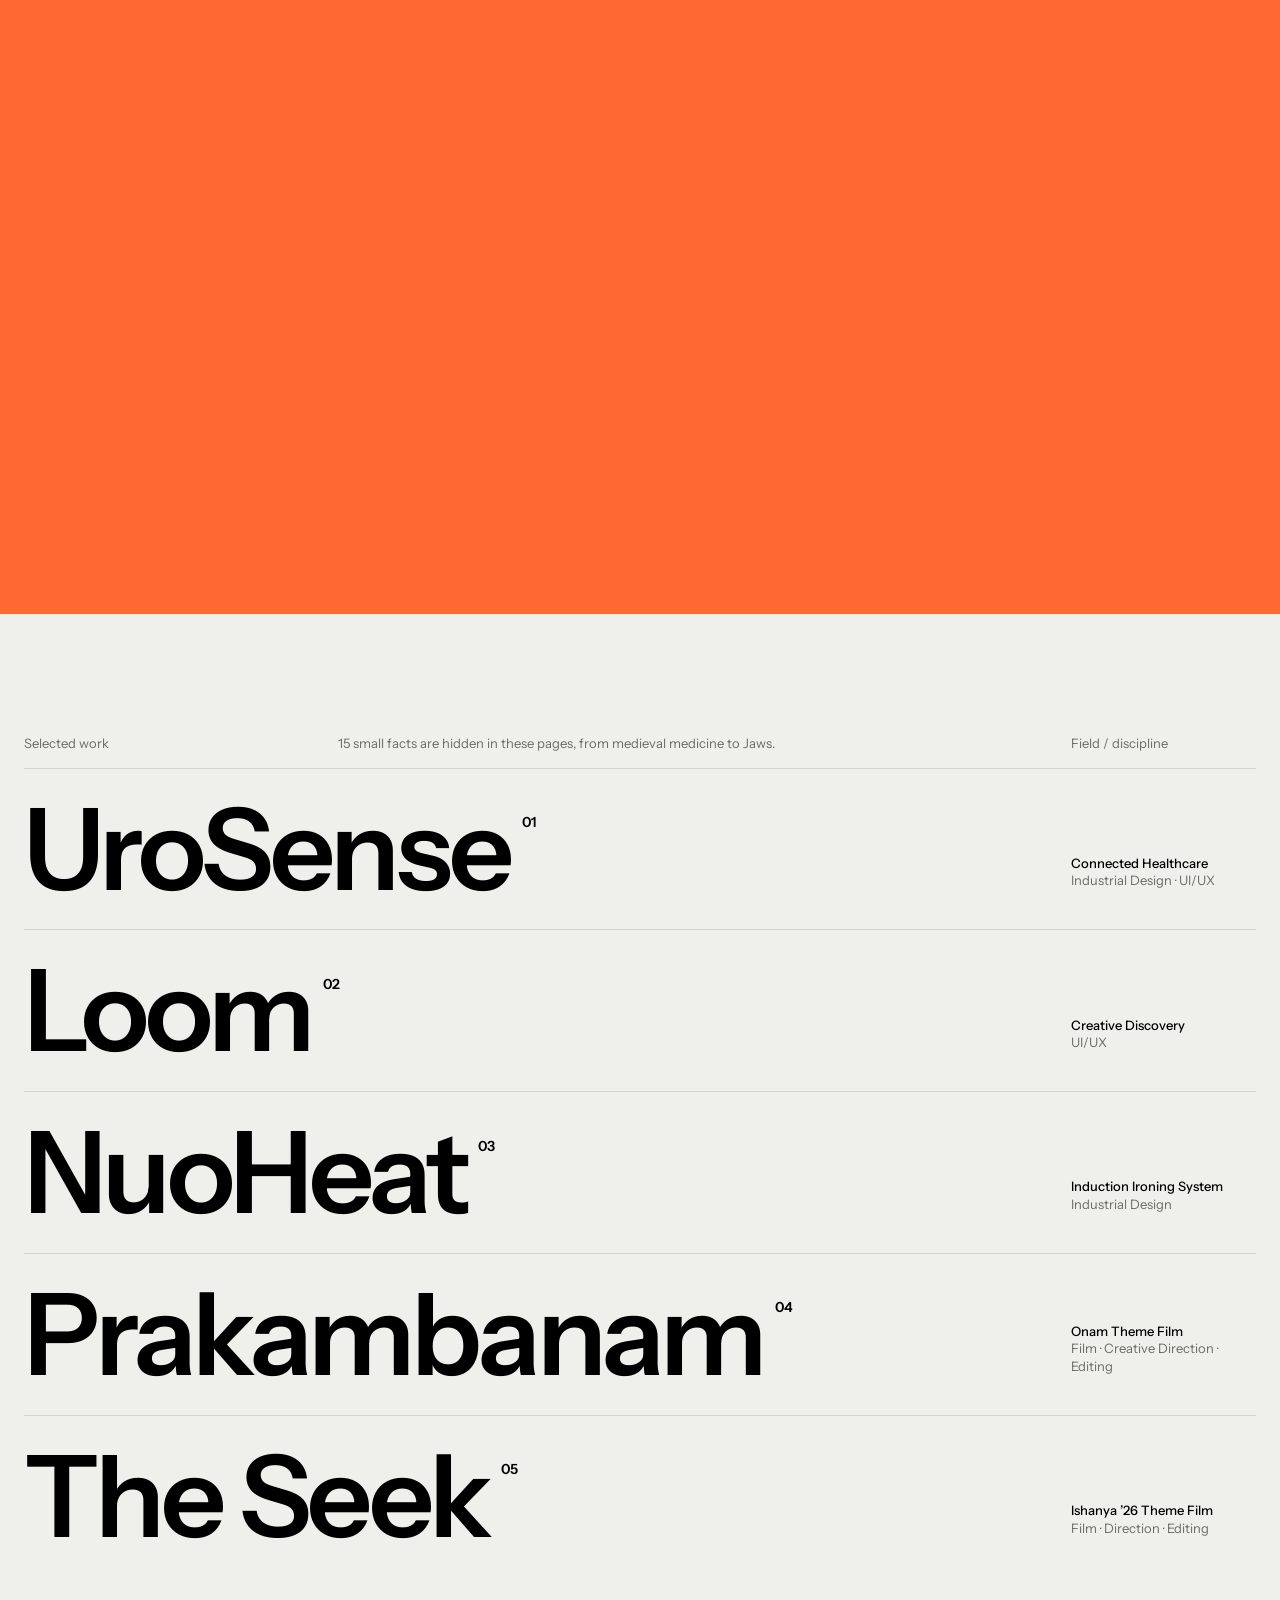
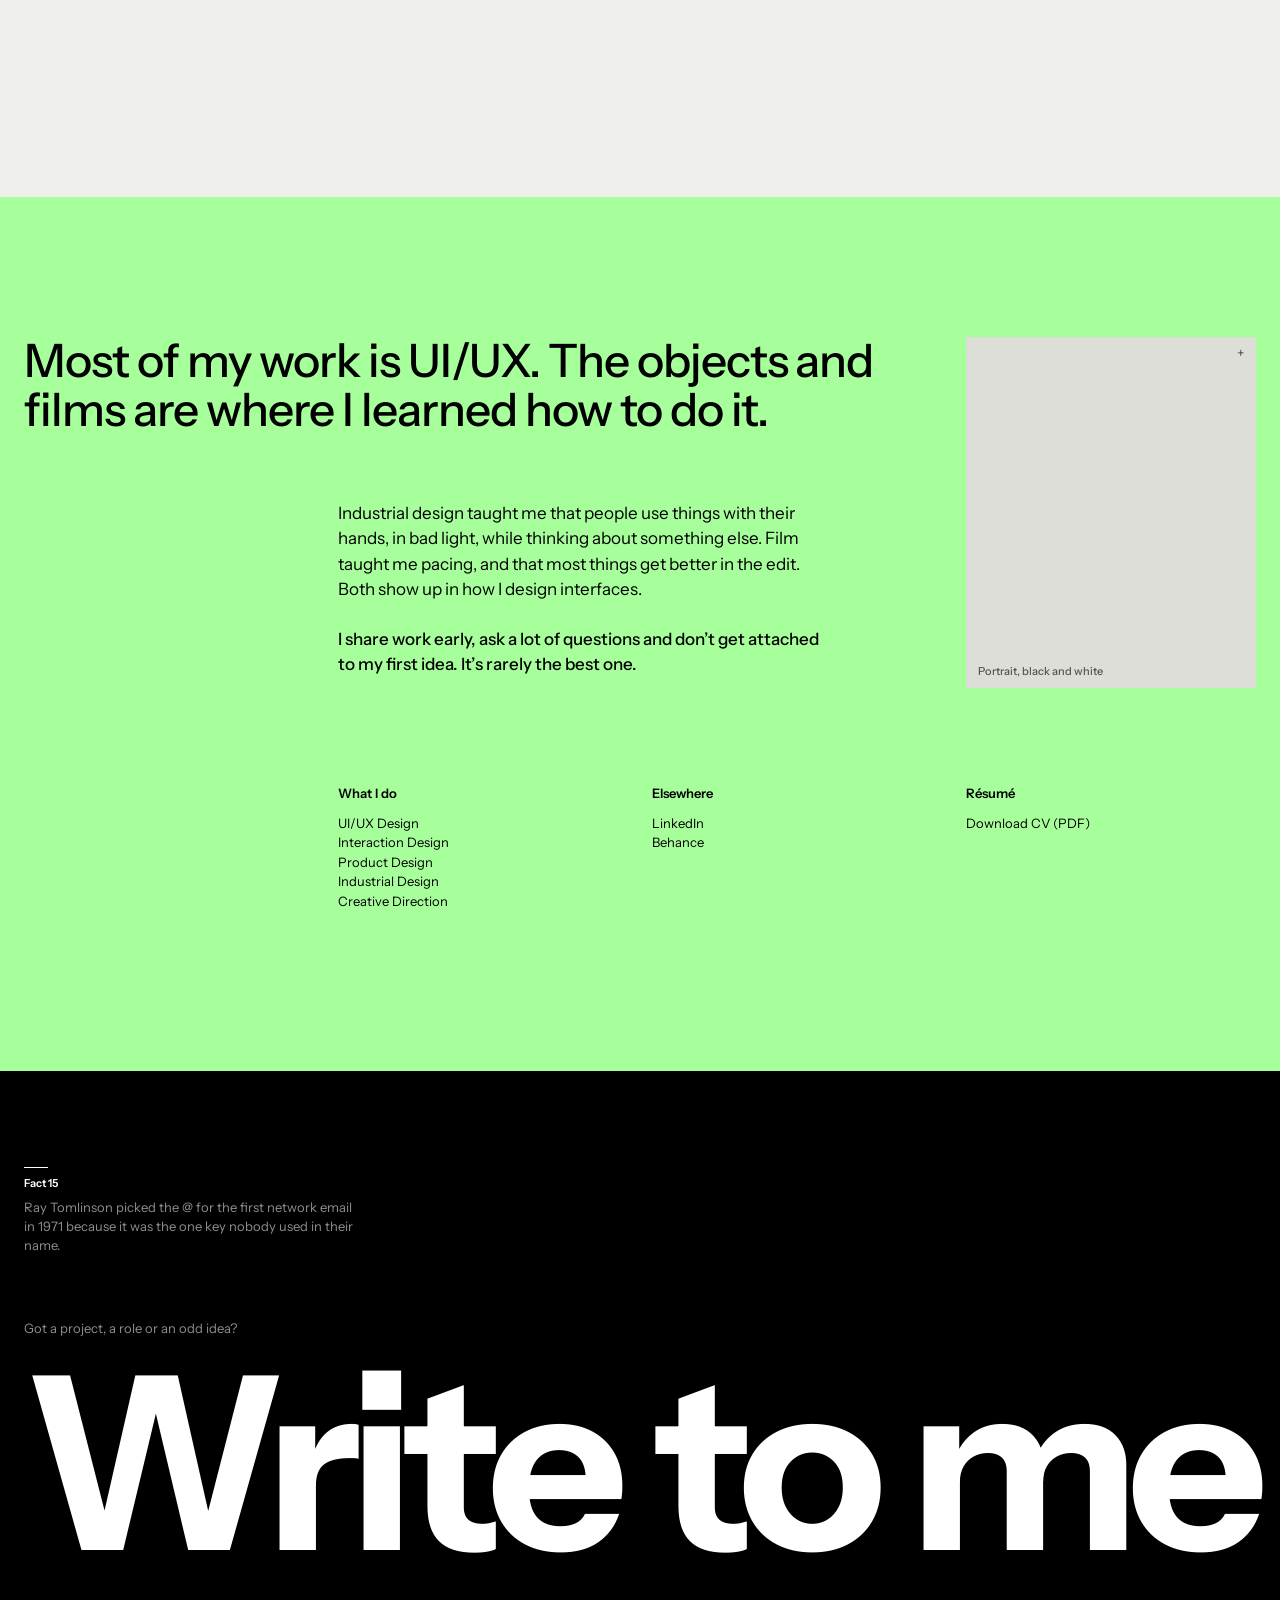
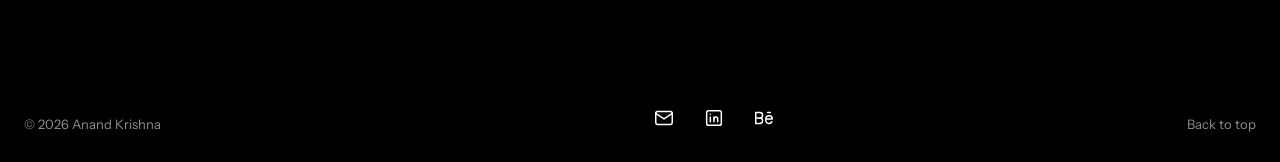
==== commit e5b483ed: "website update" ====
--- a/index.html
+++ b/index.html
@@ -12,14 +12,20 @@
   <link rel="stylesheet" href="assets/css/style.css">
   <script>
     // Hold the hero back until the entrance animation starts (no flash of the final state).
-    // If scripts fail for any reason, it shows anyway after 2.5 s.
-    if (!matchMedia('(prefers-reduced-motion: reduce)').matches) {
-      document.documentElement.classList.add('intro');
-      setTimeout(function () { document.documentElement.classList.remove('intro'); }, 2500);
-    }
+    // The black opening curtain plays once per visit. If scripts fail, everything shows anyway.
+    (function () {
+      var d = document.documentElement;
+      if (matchMedia('(prefers-reduced-motion: reduce)').matches) return;
+      var seen = false;
+      try { seen = sessionStorage.getItem('ak-curtain') === '1'; } catch (e) {}
+      d.classList.add('intro');
+      if (!seen) d.classList.add('curtain');
+      setTimeout(function () { d.classList.remove('intro', 'curtain', 'curtain-leaving'); }, seen ? 2500 : 5000);
+    })();
   </script>
 </head>
 <body class="t-paper" id="top">
+  <div class="curtain-screen" aria-hidden="true"><p class="curtain__words"><span data-word>Designer</span></p></div>
   <a class="skip" href="#work">Skip to work</a>
 
   <header class="hero t-orange">
@@ -55,7 +61,7 @@
           <p>Industrial design taught me that people use things with their hands, in bad light, while thinking about something else. Film taught me pacing, and that most things get better in the edit. Both show up in how I design interfaces.</p>
           <p>I share work early, ask a lot of questions and don’t get attached to my first idea. It’s rarely the best one.</p>
         </div>
-        <div class="about__col about__col--1"><h3>What I do</h3><p>UI/UX design<br>Interaction design<br>Product design<br>Industrial design<br>Creative direction</p></div>
+        <div class="about__col about__col--1"><h3>What I do</h3><p>UI/UX Design<br>Interaction Design<br>Product Design<br>Industrial Design<br>Creative Direction</p></div>
         <div class="about__col about__col--2"><h3>Elsewhere</h3><p><a href="https://www.linkedin.com/in/anandkrishna16/" target="_blank" rel="noopener noreferrer">LinkedIn</a><br><a href="https://www.behance.net/anandkrishna16" target="_blank" rel="noopener noreferrer">Behance</a></p></div>
         <div class="about__col about__col--3"><h3>Résumé</h3><p><a href="#">Download CV (PDF)</a></p></div>
       </div>
--- a/assets/css/style.css
+++ b/assets/css/style.css
@@ -16,7 +16,7 @@
 }
 
 /* Themes set every semantic colour, so nested sections never inherit the wrong one. */
-.t-paper, .t-white, .t-orange, .t-green { --fg: #000; --mute: #6B6B67; --line: #D4D4CF; --slot: #DEDED9; --cap: #6B6B67; color: var(--fg); }
+.t-paper, .t-white, .t-orange, .t-green { --fg: #000; --mute: #6B6B67; --line: #D4D4CF; --slot: #DEDED9; --cap: #55554F; color: var(--fg); }
 .t-paper { --bg: var(--paper); background: var(--bg); }
 .t-white { --bg: var(--white); background: var(--bg); }
 .t-orange { --bg: var(--orange); --mute: #000; background: var(--bg); }
@@ -58,7 +58,11 @@
 /* ---------- hero ---------- */
 .hero { padding-bottom: 140px; }
 .hero__name { display: inline-block; white-space: nowrap; font-size: 180px; font-weight: 700; letter-spacing: -.045em; line-height: .86; margin-top: 72px; }
-.hero__name .l { display: inline; }
+.hero__name .l { display: inline-block; }
+.hero__name .ch { display: inline-block; transform-origin: 0 100%; }
+/* Entrance: letters rise from below their own baseline, so clip only the bottom edge. */
+.hero__name.is-entering .l { clip-path: inset(-60% -15% 0 -15%); }
+.intro :is(.hero__name, .hero .nav, .hero__intro, .facts) { opacity: 0; }
 .hero__row { margin-top: 56px; align-items: start; }
 .hero__intro { grid-column: 7 / span 6; grid-row: 1; font-size: clamp(24px, 2.8vw, 40px); font-weight: 500; letter-spacing: -.02em; line-height: 1.08; max-width: 15em; }
 .facts { grid-column: 1 / span 5; grid-row: 1; padding-top: 6px; }
@@ -106,7 +110,7 @@
 .has-cursor .row a, .has-cursor .sql button { cursor: none; }
 
 /* floating preview + cursor */
-.pv { position: fixed; left: 0; top: 0; width: clamp(200px, 23.6vw, 340px); aspect-ratio: 34 / 43; pointer-events: none; z-index: 40; opacity: 0; transition: opacity 160ms ease-out; will-change: transform; }
+.pv { position: fixed; left: 0; top: 0; width: clamp(160px, 16.7vw, 240px); aspect-ratio: 34 / 43; pointer-events: none; z-index: 40; opacity: 0; transition: opacity 160ms ease-out; will-change: transform; }
 .pv.is-on { opacity: 1; }
 .pv--fixed { left: auto; right: 22%; top: 50%; transform: translateY(-50%); }
 .pv__f { position: absolute; inset: 0; background: #1A1A1A; opacity: 0; }
@@ -131,7 +135,7 @@
 
 /* ---------- footnotes ---------- */
 .fn { font-size: 13px; line-height: 1.45; max-width: 220px; }
-.fn__mark { display: block; width: 24px; height: 2px; background: var(--orange); transform: scaleX(0); transform-origin: left; transition: transform 240ms var(--ease); }
+.fn__mark { display: block; width: 24px; height: 1px; background: var(--fg); transform: scaleX(0); transform-origin: left; transition: transform 240ms var(--ease); }
 .fn.is-seen .fn__mark { transform: scaleX(1); }
 .fn__label { display: block; font-size: 11px; font-weight: 600; margin: 8px 0 6px; }
 .fn__text { color: var(--mute); }
@@ -144,11 +148,12 @@
 .footer__cta { display: block; width: 100%; text-align: left; margin-top: 24px; transition: color 160ms ease-out; }
 .footer__cta > span { display: inline-block; white-space: nowrap; font-size: 200px; font-weight: 700; letter-spacing: -.045em; line-height: .84; }
 .footer__cta .l { display: inline; }
-.footer__cta:hover, .footer__cta:focus-visible { color: var(--orange); }
+.footer__cta:hover, .footer__cta:focus-visible { color: var(--mute); }
 .footer__bottom { margin-top: 140px; font-size: 13px; align-items: baseline; }
 .footer__copy { grid-column: 1 / span 4; color: var(--mute); }
 .footer__links { grid-column: 7 / span 5; display: flex; gap: 24px; font-weight: 500; flex-wrap: wrap; }
 .footer__links a { min-width: 94px; }
+.footer__icons { grid-column: 7 / span 4; display: flex; gap: 6px; align-items: center; margin: -10px 0 -10px -10px; }
 .footer__top { grid-column: 12; color: var(--mute); justify-self: end; }
 .footer__top:hover { color: var(--fg); }
 
@@ -203,7 +208,7 @@
 .next__row { margin-top: 24px; align-items: start; }
 .next__link { grid-column: 1 / span 8; display: flex; align-items: flex-start; gap: 12px; transition: color 160ms ease-out; }
 .next__link:hover { color: var(--accent); }
-.t-ink .next__link:hover { color: var(--orange); }
+.t-ink .next__link:hover { color: var(--mute); }
 .next__t { display: inline-block; white-space: nowrap; font-size: clamp(56px, 10.6vw, 200px); font-weight: 600; letter-spacing: -.04em; line-height: .92; }
 .next__img { grid-column: 10 / span 3; }
 
@@ -236,7 +241,7 @@
 [hidden] { display: none !important; }
 
 .sqd, .menu { border: 0; padding: 0; max-width: none; max-height: none; }
-.sqd { width: min(1040px, calc(100vw - 48px)); max-height: calc(100vh - 48px); background: var(--paper); color: #000; --slot: #DEDED9; --cap: #6B6B67; --mute: #6B6B67; padding: 32px; overflow: auto; }
+.sqd { width: min(1040px, calc(100vw - 48px)); max-height: calc(100vh - 48px); background: var(--paper); color: #000; --slot: #DEDED9; --cap: #55554F; --mute: #6B6B67; padding: 32px; overflow: auto; }
 .sqd::backdrop { background: rgba(0, 0, 0, .55); }
 .sqd__close { position: sticky; top: 0; float: right; font-size: 13px; font-weight: 600; text-decoration: underline; text-underline-offset: 3px; padding: 12px; margin: -12px; }
 .sqd__meta { display: flex; gap: 16px; font-size: 13px; font-weight: 500; }
@@ -253,7 +258,7 @@
 .menu__close { font-size: 13px; font-weight: 500; padding: 14px 12px; margin: -14px -12px; }
 .menu__list { margin-top: 96px; }
 .menu__list a { display: inline-block; font-size: 56px; font-weight: 600; letter-spacing: -.03em; line-height: 1.1; }
-.menu__list a.is-current { color: var(--orange); }
+.menu__list a.is-current { text-decoration: underline; text-decoration-thickness: 2px; text-underline-offset: 8px; }
 .menu__list sup { font-size: 12px; font-weight: 600; margin-left: 6px; vertical-align: top; position: relative; top: .8em; }
 .menu__foot { margin-top: auto; font-size: 12px; }
 .menu__links { display: flex; gap: 18px; margin-top: 12px; font-size: 13px; font-weight: 500; }
@@ -349,3 +354,218 @@
 @media (hover: none), (pointer: coarse) {
   .row__inline { display: block; grid-column: 1 / -1; margin-top: 16px; }
 }
+
+/* ==========================================================================
+   Additions: icon links, opening curtain, short-format case studies
+   ========================================================================== */
+
+/* Browser surfaces carry the palette too. */
+::selection { background: #000; color: #EFEFEB; }
+html { scrollbar-color: #6B6B67 transparent; }
+
+/* ---------- icon links (footer + menu) ---------- */
+.icon { width: 22px; height: 22px; display: block; }
+.icon-link { position: relative; display: grid; place-items: center; width: 44px; height: 44px; border-radius: 50%; color: var(--fg); transition: color 160ms ease-out, background-color 160ms ease-out; }
+.icon-link .icon { transition: transform 260ms cubic-bezier(.2, .7, .2, 1); }
+.icon-link:hover, .icon-link:focus-visible { color: var(--mute); }
+.icon-link:hover .icon { transform: translateY(-2px); }
+.icon-link::after { content: attr(data-tip); position: absolute; left: 50%; bottom: calc(100% + 2px); transform: translate(-50%, 4px); font-size: 11px; font-weight: 500; white-space: nowrap; color: var(--mute); opacity: 0; pointer-events: none; transition: opacity 140ms ease-out, transform 200ms ease-out; }
+.icon-link:hover::after, .icon-link:focus-visible::after { opacity: 1; transform: translate(-50%, 0); }
+.menu__links { gap: 4px; margin-left: -10px; }
+
+/* ---------- opening curtain ---------- */
+.curtain-screen { display: none; }
+html.curtain { overflow: hidden; }
+html.curtain .curtain-screen { position: fixed; inset: 0; z-index: 200; display: grid; place-items: center; background: #000; color: #fff; will-change: transform; cursor: default; }
+.curtain__words { font-size: 13px; font-weight: 500; letter-spacing: .01em; white-space: nowrap; opacity: 0; }
+.curtain-screen.is-ready .curtain__words { opacity: 1; }
+.curtain-screen .cc { display: inline-block; text-align: center; }
+.curtain-screen .cc.is-scr { color: #6B6B67; }
+.curtain-screen [data-sep] { opacity: 0; transition: opacity 200ms ease-out; }
+.curtain-screen [data-sep].is-on { opacity: 1; }
+html.curtain-leaving .curtain-screen { transform: translateY(-100%); transition: transform 760ms cubic-bezier(.76, 0, .24, 1); }
+
+/* ---------- real images in previews ---------- */
+.pv__f--img img, .row__inline img, .next__img img { display: block; width: 100%; height: 100%; object-fit: cover; }
+.next__img img { aspect-ratio: 330 / 230; height: auto; }
+.row__inline img { aspect-ratio: 16 / 9; height: auto; background: var(--slot); }
+
+/* ---------- short-format case study ---------- */
+.cs-top { padding-top: 40px; }
+.cs-back { display: inline-flex; align-items: center; gap: 8px; font-size: 13px; font-weight: 500; color: var(--mute); padding: 12px 0; margin: -12px 0 36px; transition: color 160ms ease-out; }
+.cs-back .icon { width: 16px; height: 16px; transition: transform 220ms ease-out; }
+.cs-back:hover { color: var(--fg); }
+.cs-back:hover .icon { transform: translateX(-3px); }
+.cs-intro { grid-column: 1 / span 7; }
+.cs-short { margin-top: 28px; font-size: 15px; color: var(--mute); }
+.cs-cta { display: inline-flex; align-items: center; gap: 6px; color: var(--fg); font-weight: 600; text-decoration: underline; text-decoration-thickness: 1px; text-underline-offset: 5px; transition: opacity 160ms ease-out; }
+.cs-cta .icon { width: 18px; height: 18px; transition: transform 240ms cubic-bezier(.2, .7, .2, 1); }
+.cs-cta:hover { opacity: .65; }
+.cs-cta:hover .icon { transform: translate(2px, -2px); }
+.cs-glance { row-gap: 20px; }
+.cs-glance dd { line-height: 1.4; }
+.sr { position: absolute; width: 1px; height: 1px; overflow: hidden; clip-path: inset(50%); white-space: nowrap; }
+
+.cs-hero { margin-bottom: 120px; }
+.cs-hero img { display: block; width: 100%; height: auto; background: var(--slot); }
+
+.cs { display: grid; grid-template-columns: repeat(12, minmax(0, 1fr)); column-gap: var(--gap); align-items: start; padding-bottom: 80px; }
+.cs-rail { grid-column: 1 / span 2; position: sticky; top: 40px; }
+.cs-rail ol { display: grid; gap: 2px; }
+.cs-rail a { display: block; padding: 7px 0 7px 36px; font-size: 13px; color: var(--mute); transition: color 160ms ease-out; }
+.cs-rail a:hover { color: var(--fg); }
+.cs-rail a[aria-current] { color: var(--fg); font-weight: 600; }
+.cs-rail__mark { position: absolute; left: 0; top: 0; width: 24px; height: 1px; background: var(--fg); opacity: 0; transition: transform 380ms cubic-bezier(.2, .7, .2, 1), opacity 200ms ease-out; }
+.cs-rail.has-active .cs-rail__mark { opacity: 1; }
+
+.cs-body { grid-column: 4 / span 9; }
+.cs-sec { scroll-margin-top: 40px; }
+.cs-sec + .cs-sec { margin-top: 160px; }
+.cs-h { max-width: 18em; font-size: clamp(28px, 2.8vw, 40px); font-weight: 500; letter-spacing: -.02em; line-height: 1.1; outline: none; }
+.cs-text { margin-top: 24px; max-width: 38em; }
+.cs-text p + p { margin-top: 16px; }
+.cs-quote { margin-top: 40px; max-width: 30em; font-size: clamp(20px, 1.7vw, 24px); font-weight: 500; letter-spacing: -.01em; line-height: 1.3; }
+.cs-quote p::before { content: '“'; }
+.cs-quote p::after { content: '”'; }
+
+.cs-steps { margin-top: 32px; max-width: 46em; border-top: 1px solid var(--line); counter-reset: none; }
+.cs-steps li { display: grid; grid-template-columns: 9em 1fr; gap: var(--gap); padding: 18px 0; border-bottom: 1px solid var(--line); }
+.cs-steps__k { font-weight: 600; }
+.cs-steps p { color: var(--mute); }
+
+.cs-stats { margin-top: 32px; max-width: 46em; border-top: 1px solid var(--line); }
+.cs-stats div { display: grid; grid-template-columns: 11em 1fr; gap: var(--gap); align-items: baseline; padding: 14px 0; border-bottom: 1px solid var(--line); }
+.cs-stats dt { color: var(--mute); }
+.cs-stats dd { font-size: 20px; font-weight: 600; letter-spacing: -.01em; line-height: 1.3; font-variant-numeric: tabular-nums; }
+
+.cs-table-wrap { margin-top: 32px; overflow-x: auto; }
+.cs-table { width: 100%; max-width: 52em; border-collapse: collapse; font-variant-numeric: tabular-nums; font-size: 15px; }
+.cs-table th, .cs-table td { padding: 14px 16px 14px 0; text-align: left; border-bottom: 1px solid var(--line); }
+.cs-table thead th { font-size: 13px; font-weight: 400; color: var(--mute); vertical-align: bottom; }
+.cs-table td { text-align: right; }
+.cs-table thead th:not(:first-child) { text-align: right; }
+.cs-table tbody th { font-weight: 500; }
+.cs-table tr.is-ours th, .cs-table tr.is-ours td { font-weight: 600; }
+
+
+.cs-fig { margin-top: 48px; }
+.cs-fig img { display: block; width: 100%; height: auto; background: var(--slot); }
+.cs-fig--narrow { max-width: 760px; }
+.cs-pair { display: grid; grid-template-columns: 1fr 1fr; gap: var(--gap); }
+.cs-sec .fn { margin-top: 48px; max-width: 330px; }
+
+.cs-end { padding-top: 40px; padding-bottom: 160px; }
+.cs-end__h { font-size: clamp(28px, 2.8vw, 40px); font-weight: 500; letter-spacing: -.02em; line-height: 1.1; }
+.cs-end__p { margin-top: 16px; max-width: 34em; color: var(--mute); }
+.cs-cta--end { margin-top: 28px; font-size: clamp(22px, 2vw, 28px); letter-spacing: -.01em; }
+.cs-cta--end .icon { width: 26px; height: 26px; }
+
+@media (min-width: 768px) {
+  .cs-end { display: grid; grid-template-columns: repeat(12, minmax(0, 1fr)); column-gap: var(--gap); }
+  .cs-end > * { grid-column: 4 / span 9; }
+}
+
+@media (max-width: 1023px) {
+  .cs-intro { grid-column: 1 / span 12; }
+  .cs-rail { grid-column: 1 / span 3; }
+  .cs-body { grid-column: 4 / span 9; }
+}
+
+@media (max-width: 767px) {
+  .cs-top { padding-top: 24px; }
+  .cs-back { margin-bottom: 24px; }
+  .cs-hero { margin-bottom: 0; }
+  .footer__icons { margin: 16px 0 0 -10px; }
+  .cs { display: block; padding-bottom: 48px; }
+  .cs-rail { position: sticky; top: 0; z-index: 10; margin: 0 calc(var(--pad) * -1); padding: 0 var(--pad); background: var(--bg); border-bottom: 1px solid var(--line); overflow-x: auto; scrollbar-width: none; }
+  .cs-rail::-webkit-scrollbar { display: none; }
+  .cs-rail ol { display: flex; gap: 20px; width: max-content; }
+  .cs-rail a { padding: 14px 0; }
+  .cs-rail__mark { top: auto; bottom: 0; left: 0; width: 100px; transform-origin: 0 50%; }
+  .cs-sec { scroll-margin-top: 64px; padding-top: 56px; }
+  .cs-sec + .cs-sec { margin-top: 40px; }
+  .cs-steps li { grid-template-columns: 1fr; gap: 4px; }
+  .cs-stats dd { font-size: 17px; }
+  .cs-pair { grid-template-columns: 1fr; }
+  .cs-end { padding-bottom: 96px; }
+}
+
+/* ---------- case study: numbered sections, process rows, bars (no accent colour) ---------- */
+.cs-cta--top { margin-top: 28px; font-size: 16px; }
+.cs-num { display: flex; gap: 10px; margin-bottom: 14px; font-size: 13px; color: var(--mute); font-variant-numeric: tabular-nums; }
+.cs-num span { color: var(--fg); font-weight: 600; }
+.cs-rail__n { display: inline-block; width: 2.2em; font-variant-numeric: tabular-nums; }
+.cs-rail a[aria-current] .cs-rail__n { font-weight: 600; }
+
+.cs-bullets { margin-top: 20px; max-width: 38em; }
+.cs-bullets li { position: relative; padding: 10px 0 10px 22px; border-bottom: 1px solid var(--line); }
+.cs-bullets li::before { content: ''; position: absolute; left: 2px; top: 1.15em; width: 8px; height: 1px; background: var(--fg); }
+
+.cs-rows { margin-top: 40px; border-top: 1px solid var(--line); }
+.cs-rows li { display: grid; grid-template-columns: minmax(0, 3fr) minmax(0, 6fr); gap: var(--gap); align-items: start; padding: 32px 0; border-bottom: 1px solid var(--line); }
+.cs-rows h3 { font-size: 17px; font-weight: 600; letter-spacing: -.005em; }
+.cs-rows p { margin-top: 8px; font-size: 15px; color: var(--mute); max-width: 26em; }
+.cs-rows__img img { display: block; width: 100%; height: auto; background: var(--slot); }
+
+.cs-bars { display: grid; grid-template-columns: 1fr 1fr; gap: 40px var(--gap); margin-top: 40px; max-width: 60em; }
+.cs-bars__g figcaption { margin: 0 0 14px; font-size: 13px; color: var(--mute); white-space: normal; }
+.cs-bar { display: grid; grid-template-columns: 10.5em 1fr; gap: 12px; align-items: center; padding: 8px 0; font-size: 14px; }
+.cs-bar dt { color: var(--mute); }
+.cs-bar dd { display: flex; align-items: center; gap: 10px; }
+.cs-bar__fill { display: block; height: 10px; width: var(--w); min-width: 2px; background: var(--line); }
+.cs-bar__v { font-variant-numeric: tabular-nums; white-space: nowrap; }
+.cs-bar.is-ours dt, .cs-bar.is-ours .cs-bar__v { color: var(--fg); font-weight: 600; }
+.cs-bar.is-ours .cs-bar__fill { background: var(--fg); }
+
+.cs-note { margin-top: 28px; max-width: 42em; font-size: 13px; line-height: 1.5; color: var(--mute); }
+
+@media (max-width: 767px) {
+  .cs-rows li { grid-template-columns: 1fr; gap: 16px; padding: 24px 0; }
+  .cs-bars { grid-template-columns: 1fr; }
+  .cs-bar { grid-template-columns: 8.5em 1fr; font-size: 13px; }
+  .cs-rail__n { width: auto; margin-right: 6px; }
+}
+
+/* ---------- calmer case-study hierarchy (overrides) ---------- */
+.cs-sec + .cs-sec { margin-top: 0; }
+.cs-sec { padding-top: 140px; }
+.cs-sec:first-child { padding-top: 0; }
+.cs-num { margin-bottom: 24px; padding-top: 16px; border-top: 1px solid var(--line); }
+.cs-h { max-width: 15em; font-size: clamp(30px, 3.4vw, 48px); line-height: 1.06; letter-spacing: -.025em; }
+.cs-quote { margin-top: 32px; max-width: 24em; font-size: clamp(22px, 2vw, 28px); line-height: 1.25; }
+.cs-text { margin-top: 28px; max-width: 36em; font-size: 18px; line-height: 1.55; }
+.cs-quote + .cs-text { margin-top: 24px; }
+.cs-text p + p { margin-top: 18px; }
+.cs-bullets { margin-top: 16px; max-width: 36em; font-size: 18px; }
+.cs-bullets li { padding: 5px 0 5px 24px; border-bottom: 0; }
+.cs-bullets li::before { top: 1.05em; width: 10px; }
+.cs-steps { display: grid; grid-template-columns: repeat(3, minmax(0, 1fr)); gap: 32px var(--gap); max-width: none; margin-top: 48px; border-top: 0; }
+.cs-steps li { display: block; padding: 0; border-bottom: 0; }
+.cs-steps__k { display: block; margin-bottom: 8px; font-size: 17px; line-height: 1.3; }
+.cs-steps p { font-size: 15px; line-height: 1.5; }
+.cs-rows { display: grid; gap: 88px; margin-top: 64px; border-top: 0; }
+.cs-rows li { gap: 40px; padding: 0; border-bottom: 0; }
+.cs-rows__img--narrow { max-width: 340px; }
+.cs-fig { margin-top: 64px; }
+.cs-bars { margin-top: 48px; }
+.cs-note { margin-top: 32px; }
+.cs-sec .fn { margin-top: 64px; }
+
+@media (max-width: 767px) {
+  .cs-sec { padding-top: 72px; }
+  .cs-steps { grid-template-columns: 1fr; gap: 24px; margin-top: 32px; }
+  .cs-rows { gap: 56px; margin-top: 40px; }
+  .cs-text, .cs-bullets { font-size: 16px; }
+}
+
+/* ---------- big stats and key takeaway ---------- */
+.cs-big { display: grid; grid-template-columns: repeat(2, minmax(0, 1fr)); gap: 40px var(--gap); margin-top: 32px; max-width: 46em; }
+.cs-big div { display: flex; flex-direction: column; padding-top: 16px; border-top: 1px solid var(--fg); }
+.cs-big__v { order: 1; font-size: clamp(56px, 6vw, 96px); font-weight: 600; letter-spacing: -.04em; line-height: .95; font-variant-numeric: tabular-nums; }
+.cs-big__k { order: 2; margin-top: 12px; font-size: 17px; font-weight: 600; }
+.cs-big__d { order: 3; margin-top: 4px; font-size: 14px; color: var(--mute); }
+.cs-takeaway { margin-top: 56px; padding-top: 20px; max-width: 36em; border-top: 1px solid var(--line); }
+.cs-takeaway__k { font-size: 13px; color: var(--mute); }
+.cs-takeaway__t { margin-top: 10px; font-size: clamp(22px, 2vw, 28px); font-weight: 500; letter-spacing: -.01em; line-height: 1.25; }
+.cs-takeaway__s { margin-top: 16px; font-size: 17px; color: var(--mute); }
+@media (max-width: 767px) { .cs-big { grid-template-columns: 1fr; gap: 28px; } }
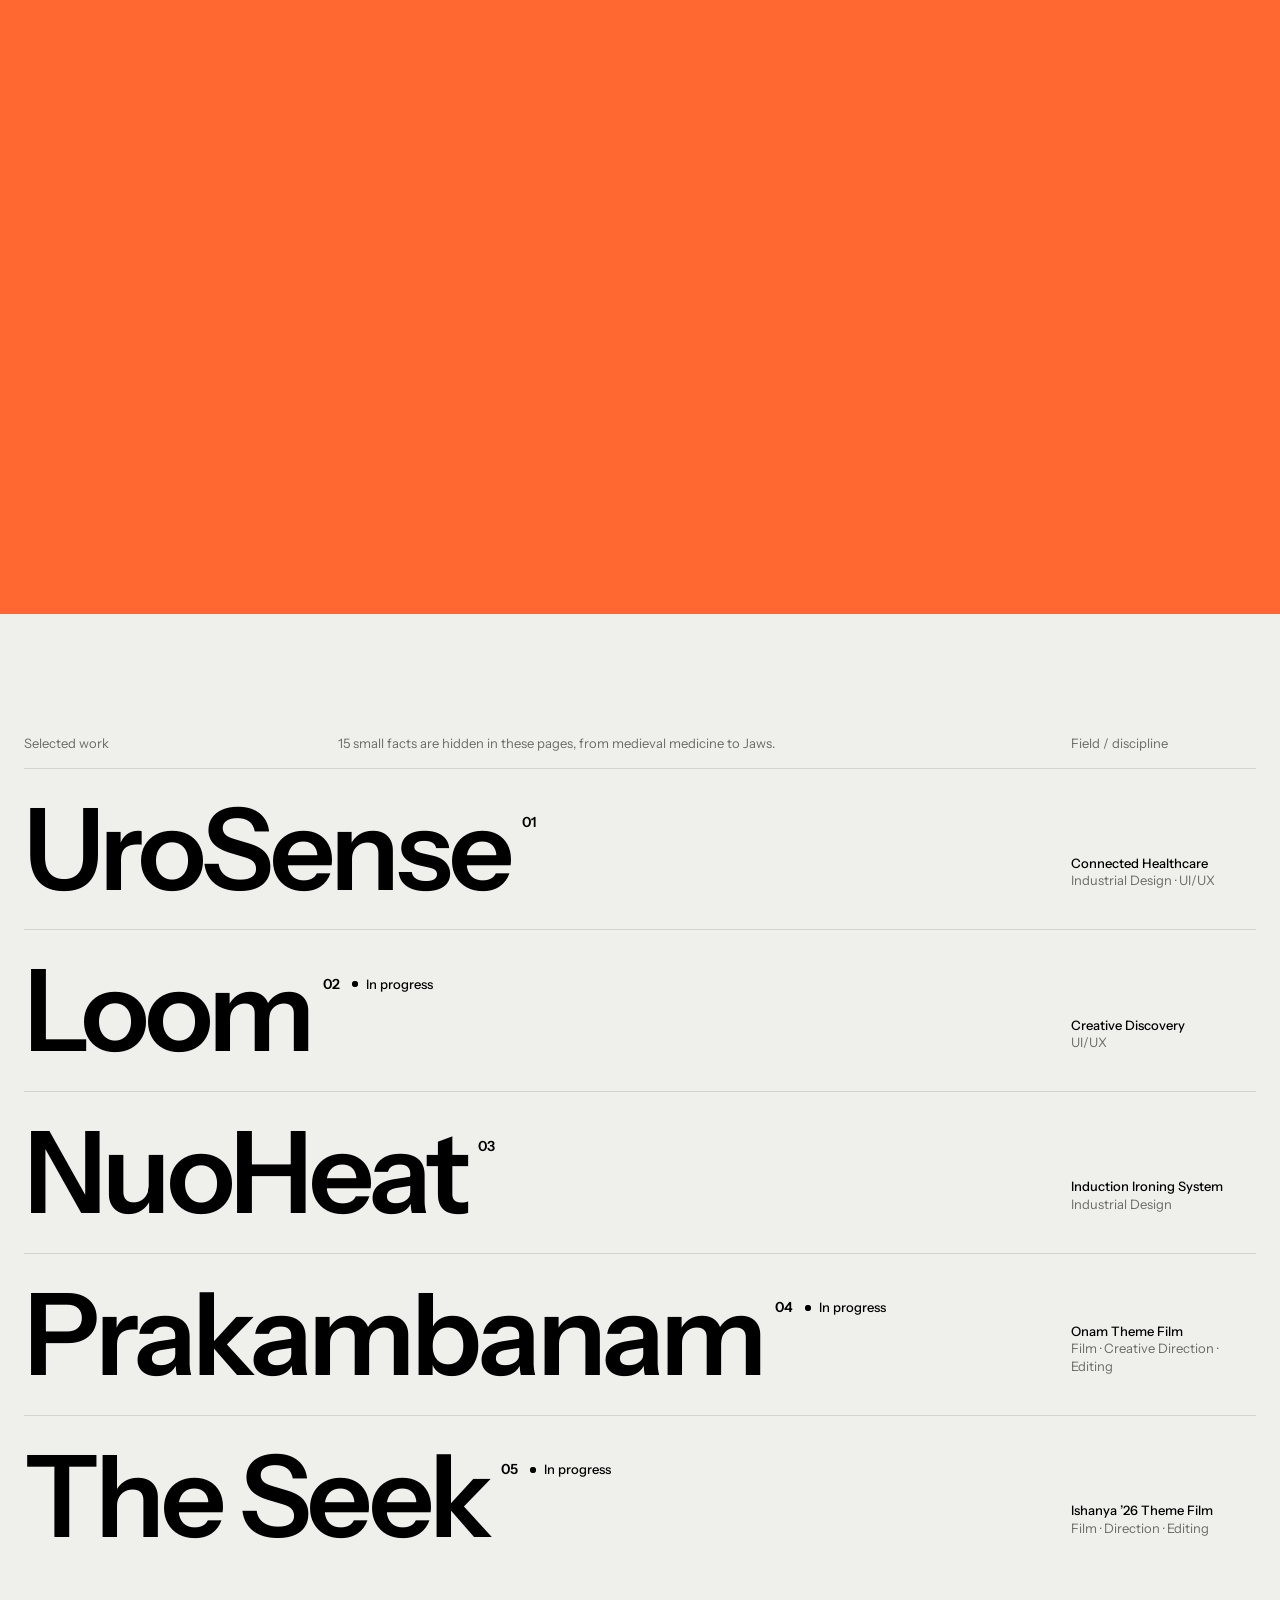
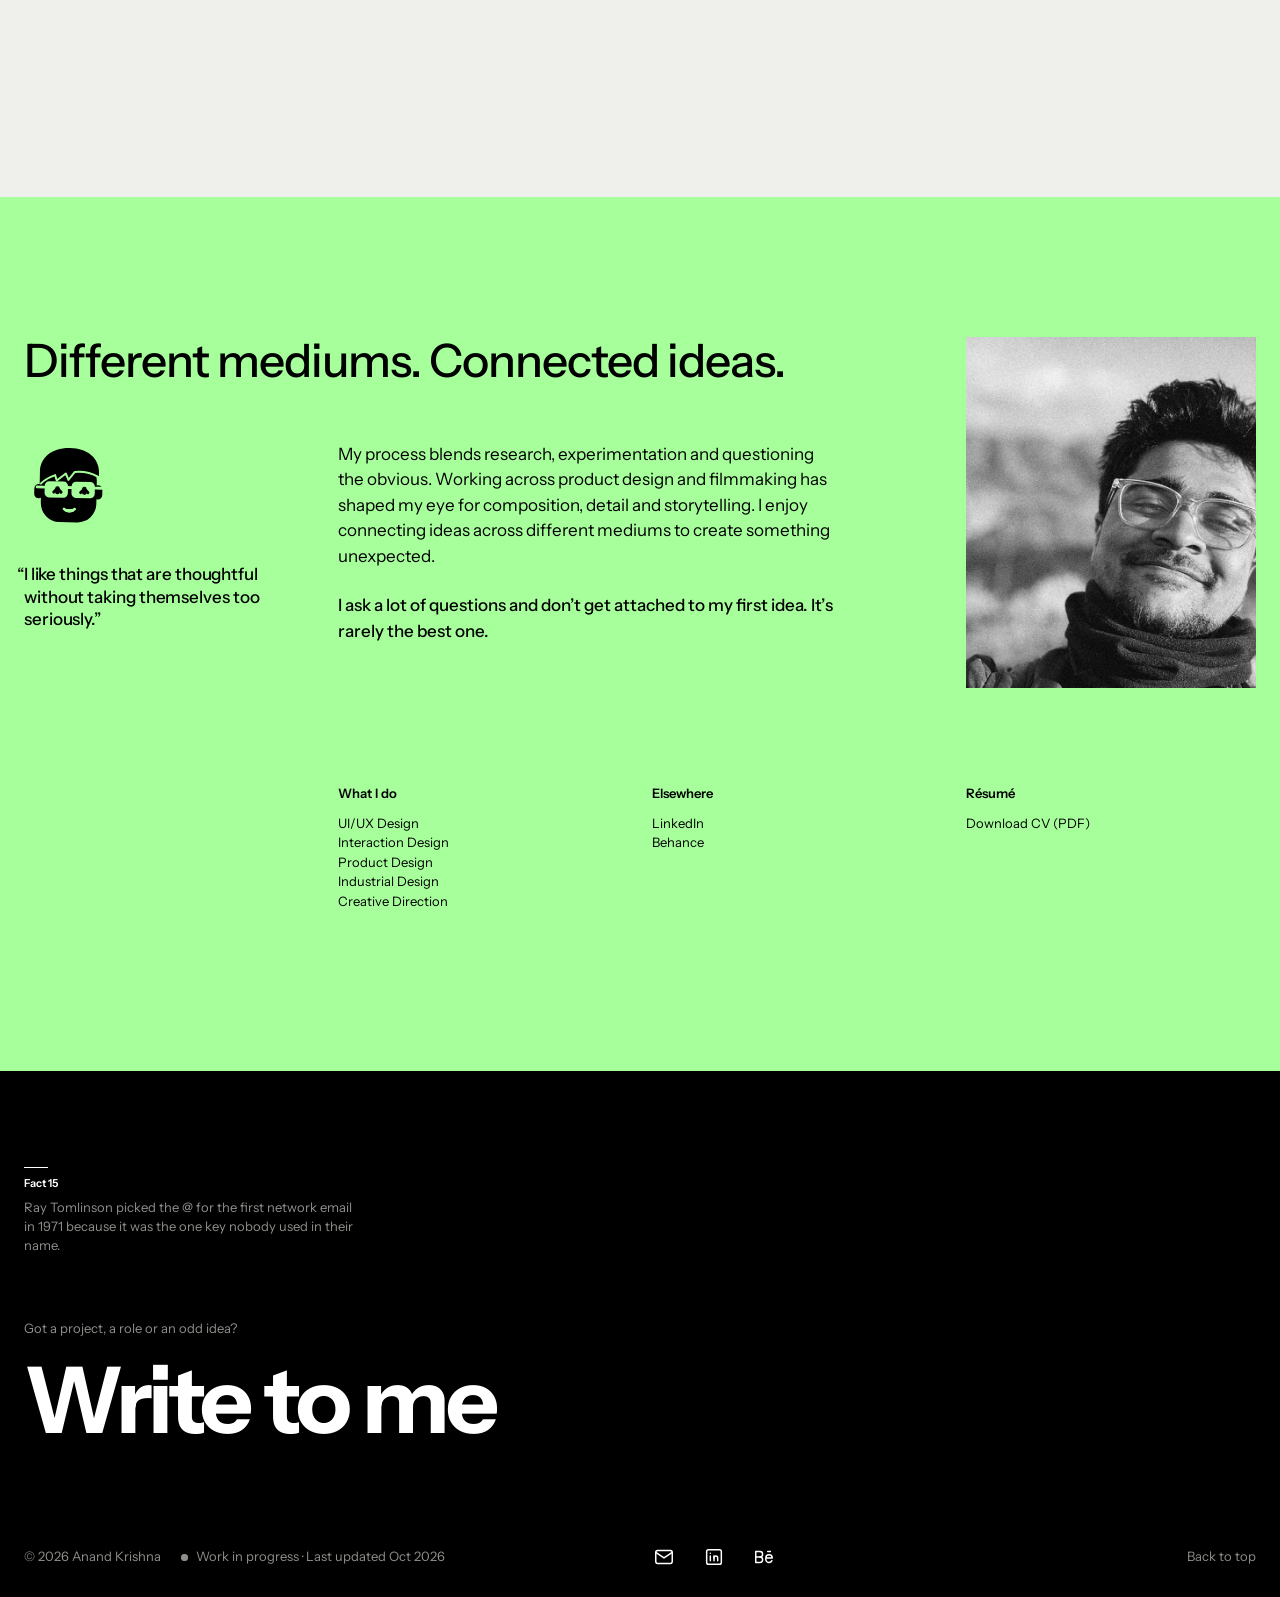
==== commit 0b82827c: "About rewrite, character, resume, in-progress marks New About copy, quote and grainy photo; little-m" ====
--- a/index.html
+++ b/index.html
@@ -55,15 +55,21 @@
 
     <section class="about t-green" id="info" aria-label="About">
       <div class="wrap grid">
-        <h2 class="about__head">Most of my work is UI/UX. The objects and films are where I learned how to do it.</h2>
-        <div class="about__portrait"><div class="ph" role="img" aria-label="Portrait" style="aspect-ratio:330/400"><span class="ph__cap">Portrait, black and white</span><span class="ph__mark" aria-hidden="true">+</span></div></div>
+        <h2 class="about__head">Different mediums. Connected ideas.</h2>
+        <div class="about__portrait">
+          <img src="assets/img/about/portrait.jpg" alt="Anand Krishna in clear-framed glasses, smiling with his eyes half closed in the sun, hills blurred behind him" width="660" height="800" loading="lazy" decoding="async">
+        </div>
+        <div class="about__me">
+          <div data-me-slot="about"></div>
+          <p class="about__quote">“I like things that are thoughtful without taking themselves too seriously.”</p>
+        </div>
         <div class="about__body">
-          <p>Industrial design taught me that people use things with their hands, in bad light, while thinking about something else. Film taught me pacing, and that most things get better in the edit. Both show up in how I design interfaces.</p>
-          <p>I share work early, ask a lot of questions and don’t get attached to my first idea. It’s rarely the best one.</p>
+          <p>My process blends research, experimentation and questioning the obvious. Working across product design and filmmaking has shaped my eye for composition, detail and storytelling. I enjoy connecting ideas across different mediums to create something unexpected.</p>
+          <p>I ask a lot of questions and don’t get attached to my first idea. It’s rarely the best one.</p>
         </div>
         <div class="about__col about__col--1"><h3>What I do</h3><p>UI/UX Design<br>Interaction Design<br>Product Design<br>Industrial Design<br>Creative Direction</p></div>
         <div class="about__col about__col--2"><h3>Elsewhere</h3><p><a href="https://www.linkedin.com/in/anandkrishna16/" target="_blank" rel="noopener noreferrer">LinkedIn</a><br><a href="https://www.behance.net/anandkrishna16" target="_blank" rel="noopener noreferrer">Behance</a></p></div>
-        <div class="about__col about__col--3"><h3>Résumé</h3><p><a href="#">Download CV (PDF)</a></p></div>
+        <div class="about__col about__col--3"><h3>Résumé</h3><p><a href="assets/Anand_Krishna_Resume.pdf" download="Anand_Krishna_Resume.pdf">Download CV (PDF)</a></p></div>
       </div>
     </section>
   </main>
--- a/assets/css/style.css
+++ b/assets/css/style.css
@@ -569,3 +569,88 @@
 .cs-takeaway__t { margin-top: 10px; font-size: clamp(22px, 2vw, 28px); font-weight: 500; letter-spacing: -.01em; line-height: 1.25; }
 .cs-takeaway__s { margin-top: 16px; font-size: 17px; color: var(--mute); }
 @media (max-width: 767px) { .cs-big { grid-template-columns: 1fr; gap: 28px; } }
+
+/* ---------- the little me ---------- */
+.me { display: inline-block; width: 64px; aspect-ratio: 1; color: var(--fg); --face: var(--bg); cursor: default; -webkit-tap-highlight-color: transparent; }
+.me__svg { display: block; width: 100%; height: 100%; overflow: visible; fill: currentColor; }
+.me__tilt { transform-origin: 50px 94px; }
+.me__turn { transform-origin: 50px 60px; }
+.me__specs, .me__m-ooh { fill: var(--face); }
+.me__cut { fill: none; stroke: var(--face); stroke-width: 3; stroke-linecap: round; stroke-linejoin: round; }
+.me__hairline { stroke-width: 2.2; }
+.me__hap { fill: none; stroke: currentColor; stroke-width: 3.4; stroke-linecap: round; stroke-linejoin: round; }
+/* Expressions: eyes and mouth swap with a quick scale, so the change feels physical. */
+.me__pill, .me__hap, .me__mouth > * { transform-box: fill-box; transform-origin: center; transition: transform 160ms cubic-bezier(.2, .7, .2, 1), opacity 120ms ease-out; }
+.me__hap, .me__m-happy, .me__m-ooh { opacity: 0; transform: scale(.4); }
+.me.is-blink .me__pill { transform: scaleY(.12); transition-duration: 60ms; }
+.me.is-happy .me__pill, .me.is-happy .me__m-idle, .me.is-ooh .me__m-idle { opacity: 0; transform: scale(.4); }
+.me.is-happy .me__hap, .me.is-happy .me__m-happy, .me.is-ooh .me__m-ooh { opacity: 1; transform: none; transition-timing-function: cubic-bezier(.34, 1.56, .64, 1); transition-duration: 260ms; }
+.me.is-ooh .me__pill { transform: scale(1.3, 1.15); transition-timing-function: cubic-bezier(.34, 1.56, .64, 1); transition-duration: 260ms; }
+@media (prefers-reduced-motion: reduce) { .me__pill, .me__hap, .me__mouth > * { transition: none; } }
+
+/* About: sits in the empty column next to the text. */
+.about__me { grid-column: 1 / span 2; grid-row: 2; margin-top: 52px; }
+.about__me .me { width: clamp(72px, 7vw, 104px); }
+/* Case study end: watches the Behance link. */
+.cs-end__go { display: flex; align-items: center; gap: 16px; margin-top: 28px; }
+.cs-end__go .cs-cta--end { margin-top: 0; }
+.me--cs { width: 56px; flex: none; }
+@media (max-width: 767px) {
+  .about__me { margin-top: 24px; }
+  .about__me .me { width: 64px; }
+  .me--cs { width: 44px; }
+}
+
+/* ---------- "still being built" note ---------- */
+.wip { display: inline-flex; align-items: center; gap: 8px; }
+/* A solid dot that softly breathes, with a ring that pings out from it, so it reads as "live". */
+.wip__dot { position: relative; flex: none; width: 7px; height: 7px; border-radius: 50%; background: currentColor; animation: wip 1.8s ease-in-out infinite; }
+.wip__dot::after { content: ''; position: absolute; inset: 0; border-radius: 50%; border: 1.5px solid currentColor; animation: wip-ping 1.8s cubic-bezier(.2, .7, .2, 1) infinite; }
+@keyframes wip { 0%, 100% { opacity: 1; } 50% { opacity: .35; } }
+@keyframes wip-ping { 0% { transform: scale(1); opacity: .8; } 70%, 100% { transform: scale(2.8); opacity: 0; } }
+@media (prefers-reduced-motion: reduce) { .wip__dot, .wip__dot::after { animation: none; } .wip__dot::after { display: none; } }
+
+/* Footer: icons share the text's centre line. */
+.footer__bottom { align-items: center; }
+.footer__copy { grid-column: 1 / span 6; }
+.footer__wip { margin-left: 20px; }
+@media (max-width: 767px) { .footer__wip { display: block; margin: 6px 0 0; } }
+.footer__top { white-space: nowrap; }
+
+/* ---------- round 5 ---------- */
+/* "Write to me" sits below the project titles in the hierarchy, not above them. */
+.footer__cta > span { font-size: clamp(52px, 7.2vw, 120px); }
+@media (min-width: 768px) { .footer__bottom { margin-top: 104px; } }
+@media (max-width: 767px) { .footer__cta .l { display: inline; } }
+
+/* About: the original layout. Photo in columns 10–12 beside the heading and text;
+   the lists below line up with the text (col 4) and the photo (col 10).
+   Any spare height goes under the text, never between the heading and the text. */
+.about .grid { grid-template-rows: auto 1fr; }
+.about__body { align-self: start; }
+.about__portrait { display: block; align-self: start; }
+.about__portrait img { display: block; width: 100%; height: auto; aspect-ratio: 330 / 400; object-fit: cover; background: #1A1A1A; }
+.about__me { grid-column: 1 / span 3; display: flex; flex-direction: column; align-items: flex-start; gap: 28px; align-self: start; }
+.about__quote { max-width: 15em; font-size: 17px; font-weight: 500; line-height: 1.35; letter-spacing: -.005em; text-indent: -.42em; }
+@media (max-width: 767px) {
+  .about .grid { display: flex; flex-direction: column; }
+  .about__head { order: 1; }
+  .about__me { order: 2; gap: 16px; }
+  .about__quote { font-size: 15px; }
+  .about__body { order: 3; }
+  .about__portrait { order: 4; float: none; width: 72%; margin-top: 36px; }
+  .about__col { order: 5; margin-left: 0; }
+  .about__col--1 { margin-top: 36px; }
+}
+
+/* ---------- unfinished projects ---------- */
+.soon-note { padding-top: 8px; font-size: 13px; color: var(--mute); }/* Index: projects without a full case study yet carry a live "In progress" mark beside their number. */
+.row__soon { display: inline-flex; align-items: center; gap: 8px; margin-top: 1.25em; white-space: nowrap; font-size: 13px; font-weight: 500; color: var(--fg); transition: color 100ms ease-out; }
+.row__soon .wip__dot { width: 6px; height: 6px; }
+.index__list.is-hovering .row:not(.is-active) .row__soon { color: var(--line); }
+@media (max-width: 767px) { .row__soon { font-size: 12px; margin-top: .9em; } }
+.row__soon--m { display: none; }
+@media (max-width: 767px) {
+  .row__title .row__soon { display: none; }
+  .row__soon--m { display: inline-flex; margin-top: 6px; }
+}
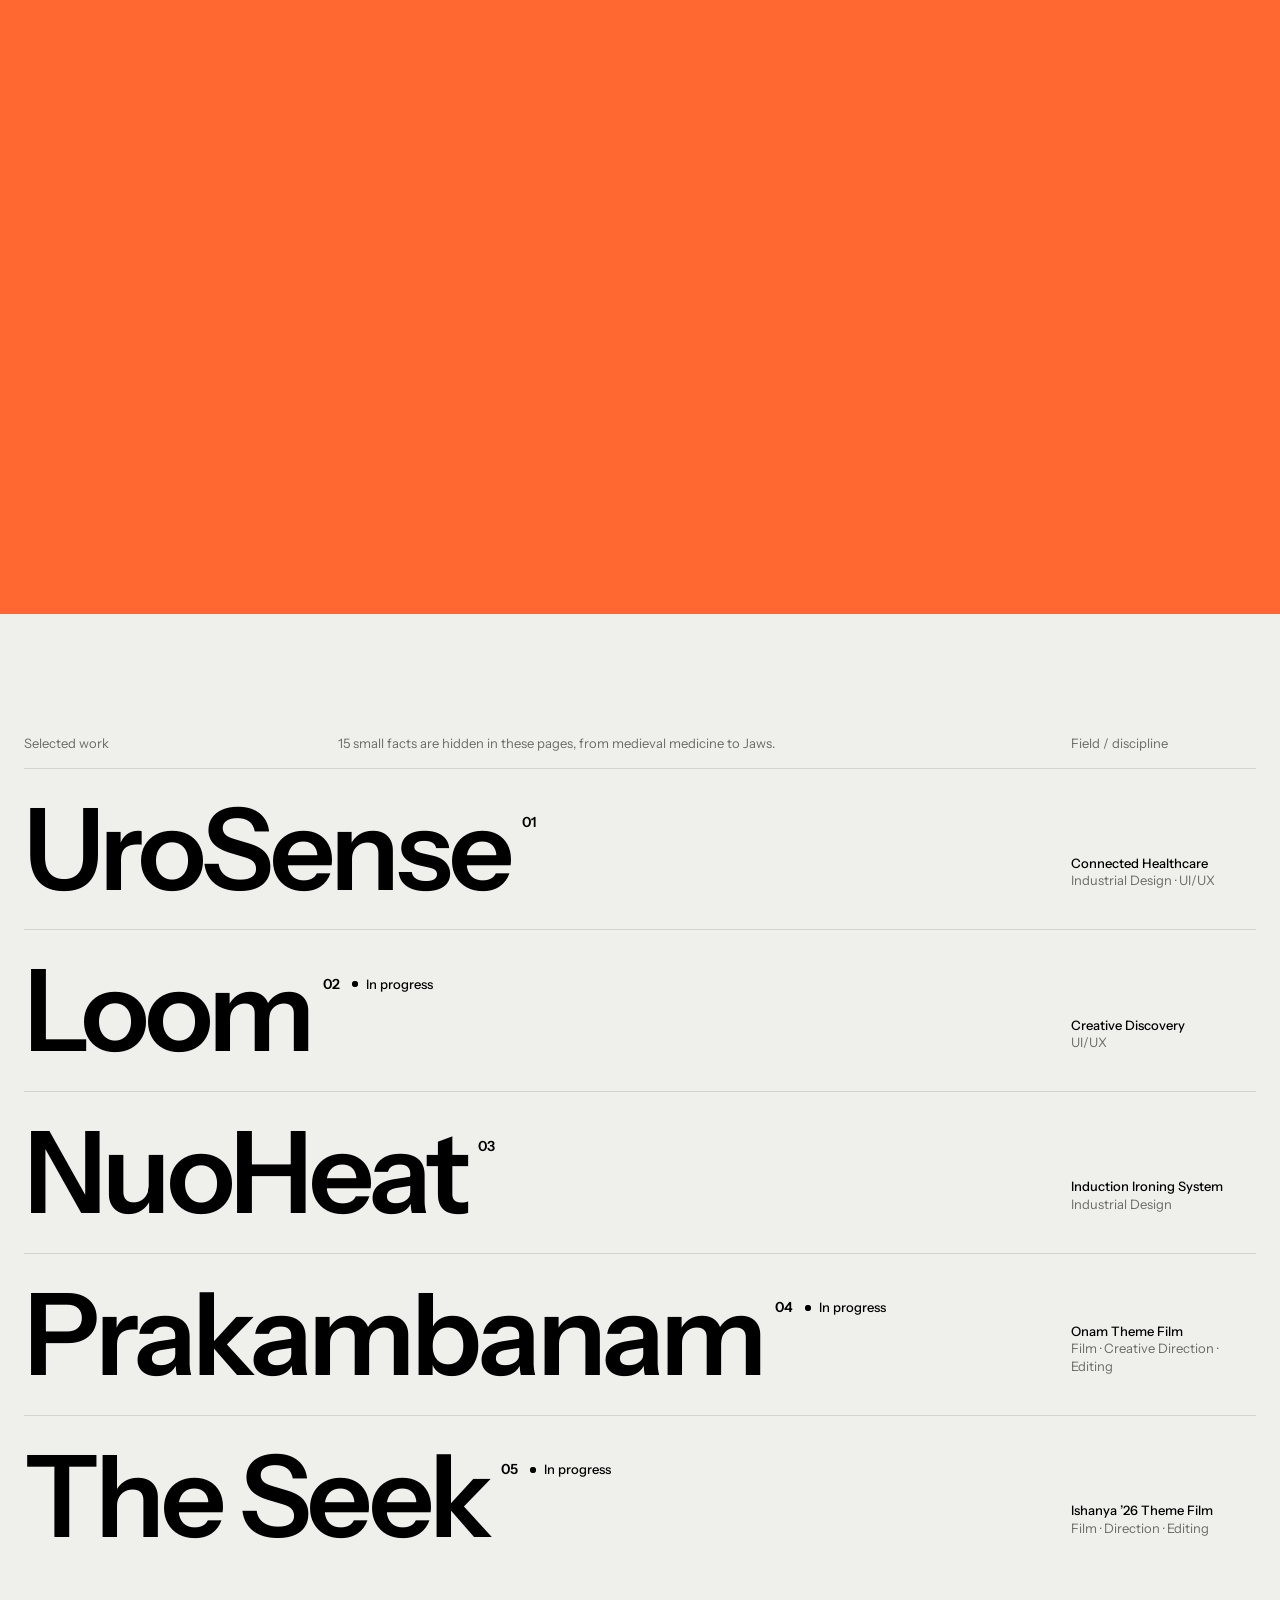
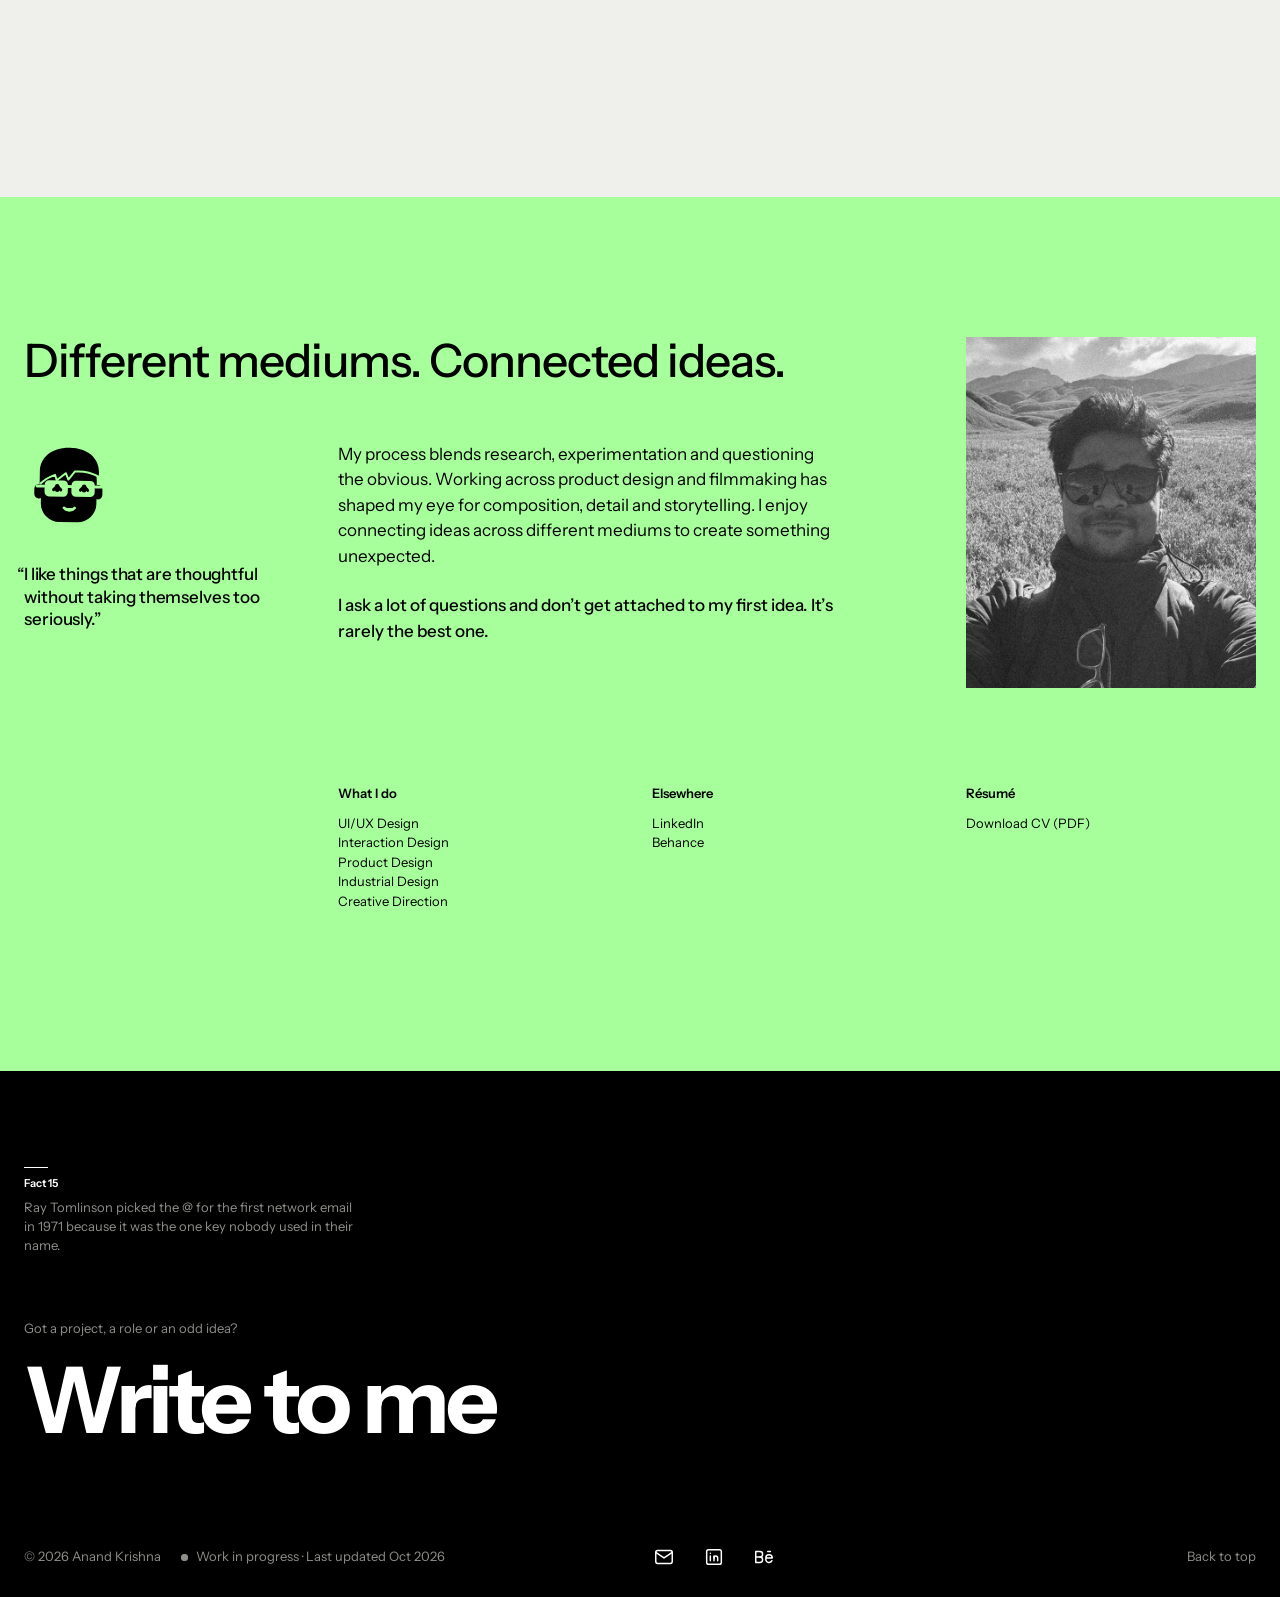
==== commit 1a530219: "Rail animation, back to top, project title transition" ====
--- a/index.html
+++ b/index.html
@@ -23,6 +23,8 @@
       setTimeout(function () { d.classList.remove('intro', 'curtain', 'curtain-leaving'); }, seen ? 2500 : 5000);
     })();
   </script>
+  <!-- Render-blocking, so the project rows exist at first paint and the title can morph back from a project page. -->
+  <script type="module" src="assets/js/home.js" blocking="render"></script>
 </head>
 <body class="t-paper" id="top">
   <div class="curtain-screen" aria-hidden="true"><p class="curtain__words"><span data-word>Designer</span></p></div>
@@ -57,7 +59,7 @@
       <div class="wrap grid">
         <h2 class="about__head">Different mediums. Connected ideas.</h2>
         <div class="about__portrait">
-          <img src="assets/img/about/portrait.jpg" alt="Anand Krishna in clear-framed glasses, smiling with his eyes half closed in the sun, hills blurred behind him" width="660" height="800" loading="lazy" decoding="async">
+          <img src="assets/img/about/portrait.jpg" alt="Anand Krishna in sunglasses and a dark jacket, smiling in a wide grass valley with hills behind him" width="660" height="800" loading="lazy" decoding="async">
         </div>
         <div class="about__me">
           <div data-me-slot="about"></div>
@@ -75,7 +77,5 @@
   </main>
 
   <div data-footer></div>
-
-  <script type="module" src="assets/js/home.js"></script>
 </body>
 </html>
--- a/assets/css/style.css
+++ b/assets/css/style.css
@@ -1,6 +1,10 @@
-/* Anand Krishna, portfolio */
+﻿/* Anand Krishna, portfolio */
 
 @view-transition { navigation: auto; }
+/* The shared project title glides between pages; the rest crossfades quietly. */
+::view-transition-group(*) { animation-duration: 650ms; animation-timing-function: cubic-bezier(.2, .7, .2, 1); }
+::view-transition-old(root), ::view-transition-new(root) { animation-duration: 320ms; }
+@media (prefers-reduced-motion: reduce) { ::view-transition-group(*), ::view-transition-old(*), ::view-transition-new(*) { animation: none; } }
 
 :root {
   --ink: #000;
@@ -400,6 +404,8 @@
 .cs-short { margin-top: 28px; font-size: 15px; color: var(--mute); }
 .cs-cta { display: inline-flex; align-items: center; gap: 6px; color: var(--fg); font-weight: 600; text-decoration: underline; text-decoration-thickness: 1px; text-underline-offset: 5px; transition: opacity 160ms ease-out; }
 .cs-cta .icon { width: 18px; height: 18px; transition: transform 240ms cubic-bezier(.2, .7, .2, 1); }
+.cs-cta { font-weight: 500; text-decoration: none; }
+.cs-cta__brand { font-weight: 800; letter-spacing: -.01em; text-decoration: underline; text-decoration-thickness: 1px; text-underline-offset: 5px; }
 .cs-cta:hover { opacity: .65; }
 .cs-cta:hover .icon { transform: translate(2px, -2px); }
 .cs-glance { row-gap: 20px; }
@@ -654,3 +660,26 @@
   .row__title .row__soon { display: none; }
   .row__soon--m { display: inline-flex; margin-top: 6px; }
 }
+
+/* Section rail: pop on arrival, sweep on jump, back to top. */
+.cs-rail a { transform-origin: 0 50%; }
+.cs-rail a.pop { animation: rail-pop 420ms cubic-bezier(.3, .1, .2, 1); }
+.cs-rail a.pop--end { animation: rail-pop-end 560ms cubic-bezier(.3, .1, .2, 1); }
+@keyframes rail-pop { 35% { transform: scale(1.035); color: var(--fg); } 100% { transform: scale(1); } }
+@keyframes rail-pop-end { 35% { transform: scale(1.07); } 100% { transform: scale(1); } }
+.cs-rail.is-sweeping .cs-rail__mark { transition-duration: 110ms, 200ms; transition-timing-function: ease-out; }
+@media (max-width: 767px) {
+  .cs-rail a { transform-origin: 50% 50%; }
+  }
+@media (prefers-reduced-motion: reduce) {
+  .cs-rail a.pop, .cs-rail a.pop--end { animation: none; }
+}
+
+/* Back to top: bottom-right corner, appears once you are past the hero. */
+.to-top { position: fixed; right: 24px; bottom: 24px; z-index: 20; display: grid; place-items: center; width: 44px; height: 44px; border: 1px solid var(--fg); border-radius: 50%; background: var(--bg); color: var(--fg); cursor: pointer; opacity: 0; transform: translateY(8px) scale(.9); pointer-events: none; transition: opacity 200ms ease-out, transform 320ms cubic-bezier(.2, .7, .2, 1), background 160ms ease-out, color 160ms ease-out; }
+.to-top[hidden] { display: none; }
+.to-top.is-on { opacity: 1; transform: none; pointer-events: auto; }
+.to-top .icon { width: 20px; height: 20px; }
+.to-top:hover { background: var(--fg); color: var(--bg); transform: scale(1.05); }
+.to-top:active { transform: scale(.96); }
+@media (max-width: 767px) { .to-top { right: 16px; bottom: 16px; width: 40px; height: 40px; } }
